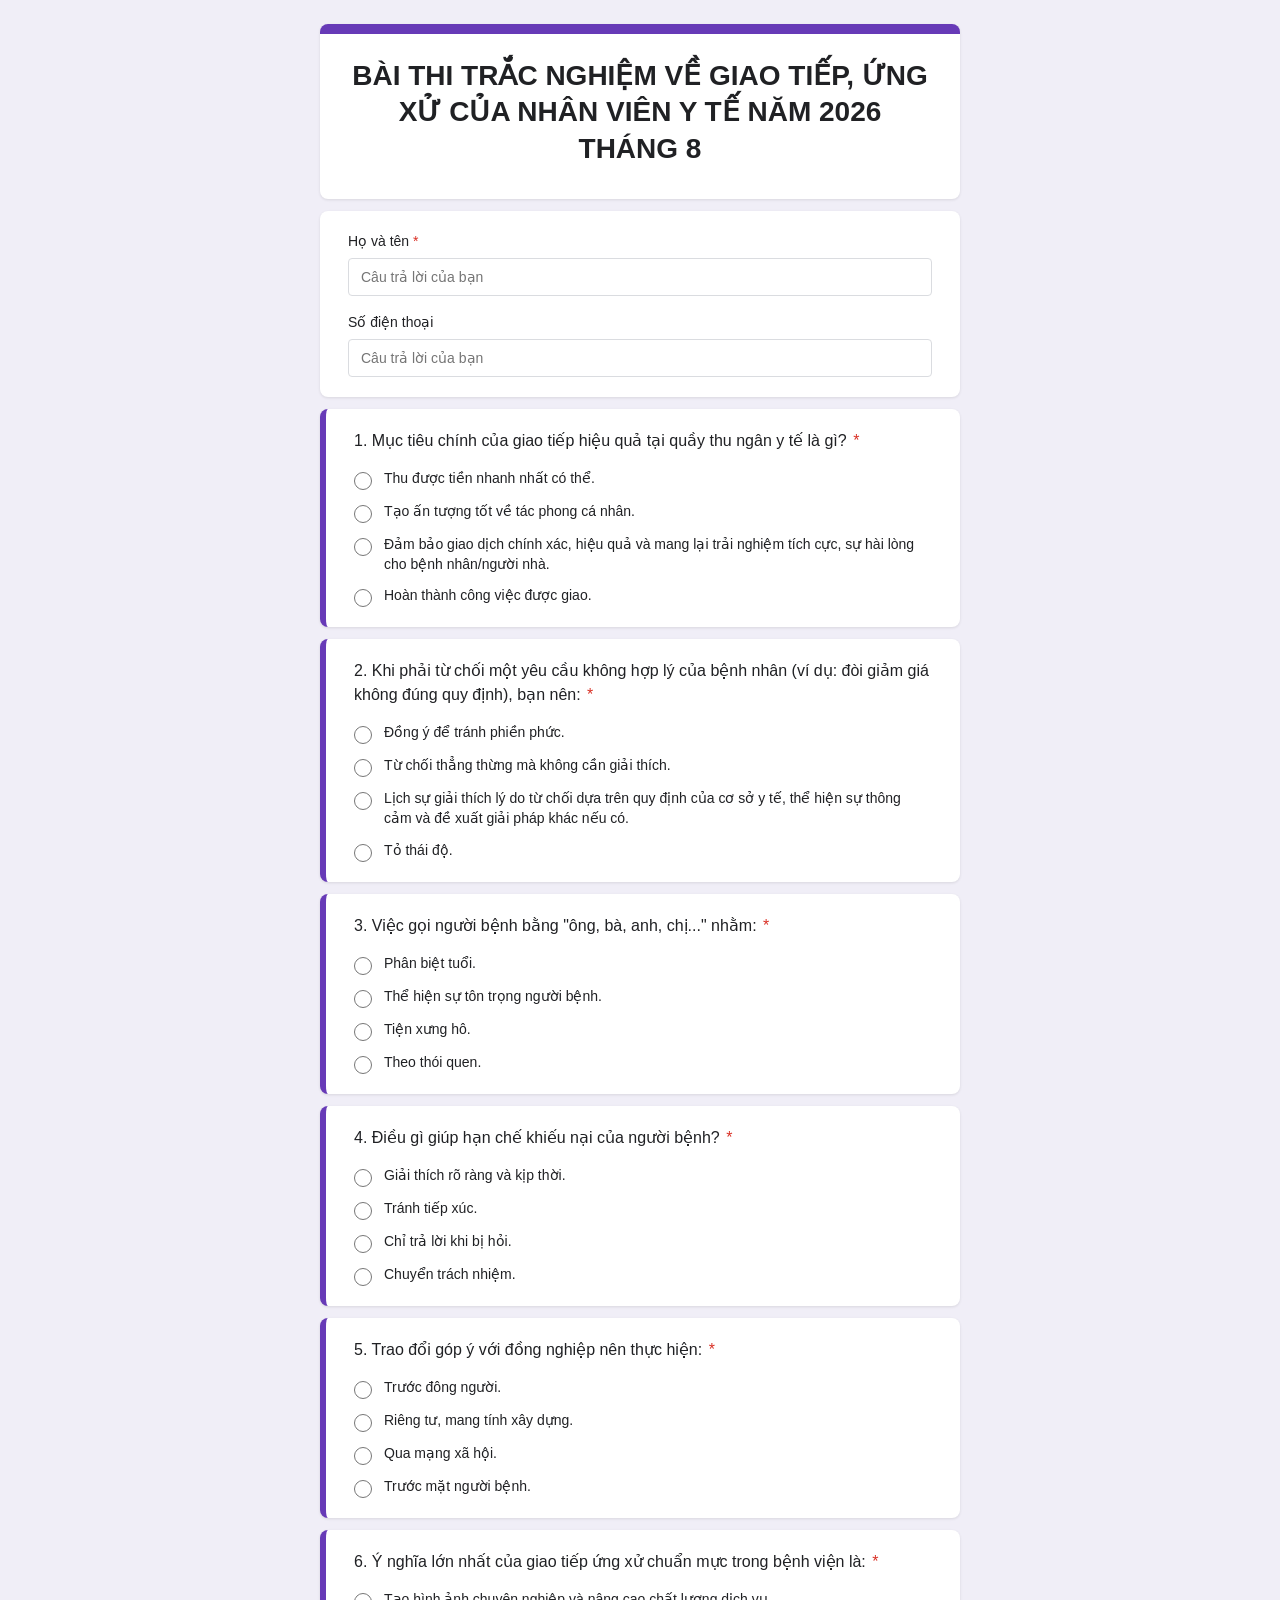
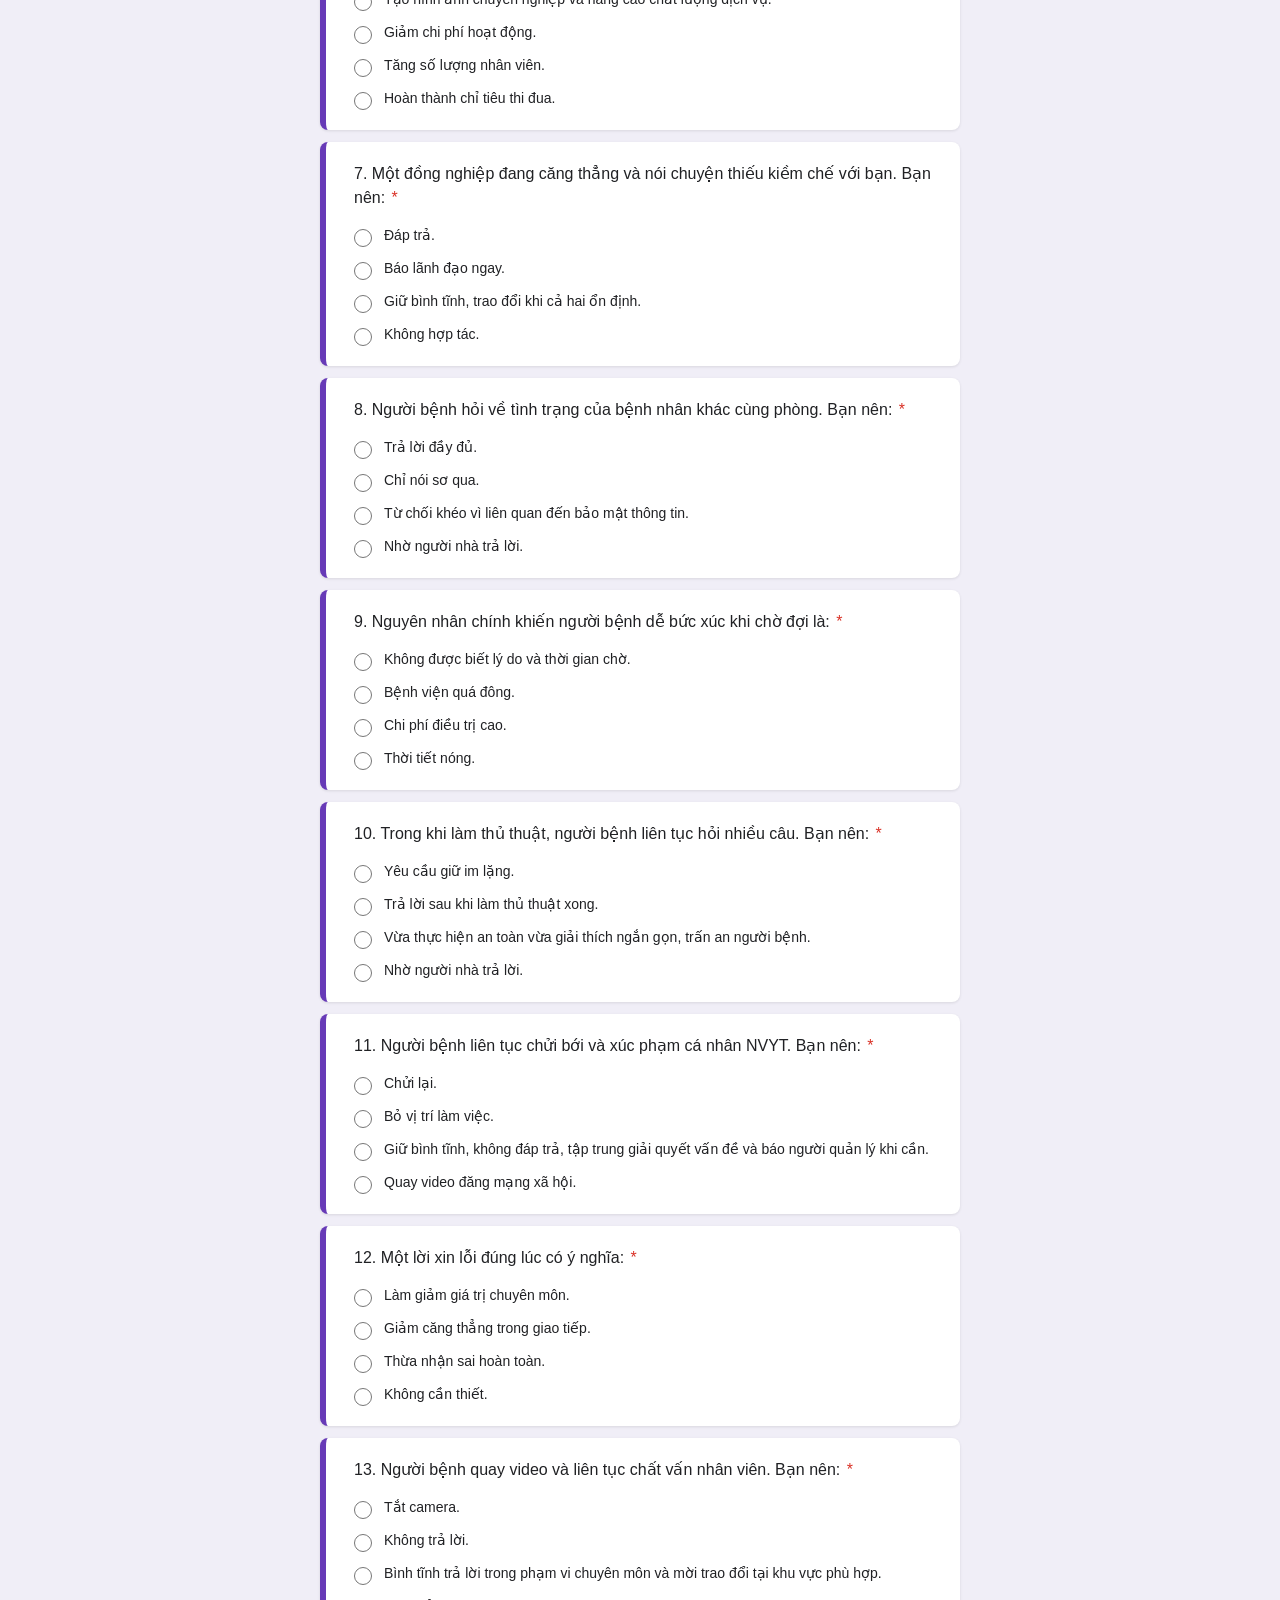
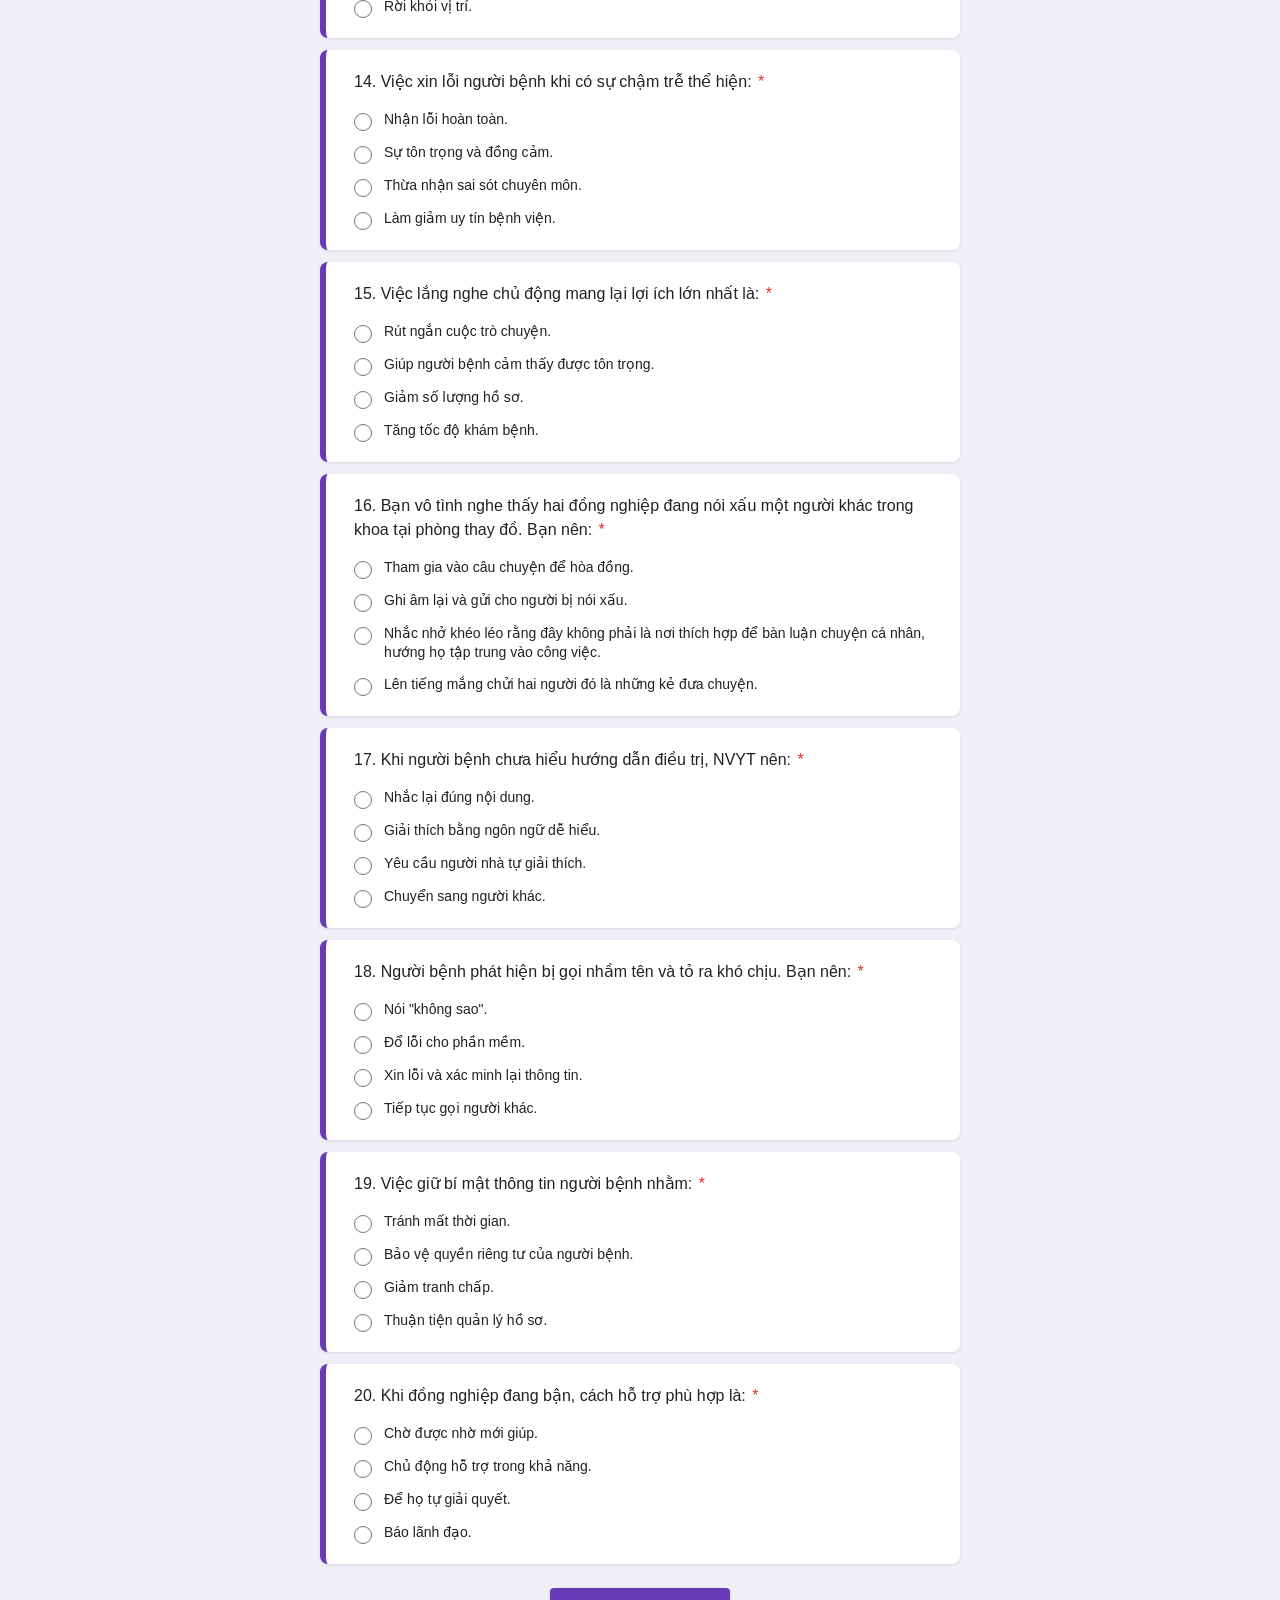
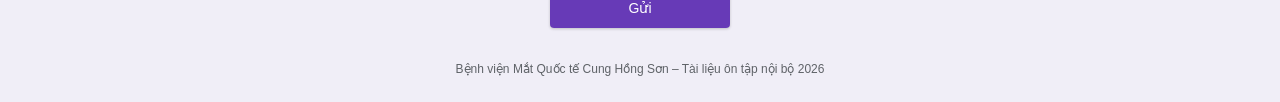
==== index.html @ 624f9580 "Update index.html" ====
<!DOCTYPE html>
<html lang="vi">
<head>
  <meta charset="UTF-8">
  <meta name="viewport" content="width=device-width, initial-scale=1.0">
  <title>Bài thi Trắc nghiệm Giao tiếp - Ứng xử NVYT 2026</title>
  <style>
    * {
      margin: 0;
      padding: 0;
      box-sizing: border-box;
    }
    body {
      font-family: "Google Sans", Roboto, Arial, sans-serif;
      background: #f0eef7;
      color: #202124;
      padding: 24px 16px;
      line-height: 1.5;
    }
    .container {
      max-width: 640px;
      margin: 0 auto;
    }
    /* Header card */
    .header-card {
      background: white;
      border-radius: 8px;
      border-top: 10px solid #673ab7;
      padding: 24px 28px;
      margin-bottom: 12px;
      box-shadow: 0 1px 3px rgba(0,0,0,0.1);
    }
    .header-card h1 {
      font-size: 28px;
      font-weight: 700;          /* Đậm */
      color: #202124;
      margin-bottom: 8px;
      line-height: 1.3;
      text-align: center;        /* Căn giữa */
    }
    .header-card .desc {
      font-size: 14px;
      color: #5f6368;
    }
    /* Info card */
    .info-card {
      background: white;
      border-radius: 8px;
      padding: 20px 28px;
      margin-bottom: 12px;
      box-shadow: 0 1px 3px rgba(0,0,0,0.1);
    }
    .info-row {
      margin-bottom: 16px;
    }
    .info-row:last-child {
      margin-bottom: 0;
    }
    .info-row label {
      display: block;
      font-size: 14px;
      font-weight: 500;
      margin-bottom: 6px;
      color: #202124;
    }
    .info-row input {
      width: 100%;
      padding: 10px 12px;
      border: 1px solid #dadce0;
      border-radius: 4px;
      font-size: 14px;
      font-family: inherit;
      outline: none;
      transition: border 0.2s;
    }
    .info-row input:focus {
      border-color: #673ab7;
      box-shadow: 0 0 0 2px rgba(103, 58, 183, 0.2);
    }
    /* Question card */
    .question {
      background: white;
      border-radius: 8px;
      padding: 20px 28px;
      margin-bottom: 12px;
      box-shadow: 0 1px 3px rgba(0,0,0,0.1);
      border-left: 6px solid #673ab7;
    }
    .question-title {
      font-size: 16px;
      font-weight: 500;
      margin-bottom: 16px;
      color: #202124;
    }
    .question-title .required {
      color: #d93025;
      margin-left: 2px;
    }
    .options {
      display: flex;
      flex-direction: column;
      gap: 12px;
    }
    .option {
      display: flex;
      align-items: flex-start;
      gap: 12px;
      cursor: pointer;
    }
    .option input[type="radio"] {
      margin-top: 3px;
      width: 18px;
      height: 18px;
      accent-color: #673ab7;
      cursor: pointer;
      flex-shrink: 0;
    }
    .option label {
      font-size: 14px;
      color: #202124;
      cursor: pointer;
      line-height: 1.4;
    }
    /* Submit button */
    .btn-submit {
      display: block;
      width: 100%;
      max-width: 180px;
      margin: 24px auto 0;
      padding: 12px 24px;
      background: #673ab7;
      color: white;
      border: none;
      border-radius: 4px;
      font-size: 14px;
      font-weight: 500;
      cursor: pointer;
      box-shadow: 0 1px 3px rgba(0,0,0,0.2);
      transition: background 0.2s;
    }
    .btn-submit:hover {
      background: #5e35b1;
    }
    .btn-submit:disabled {
      background: #9e9e9e;
      cursor: not-allowed;
    }
    footer {
      text-align: center;
      margin-top: 32px;
      font-size: 12px;
      color: #5f6368;
    }
    @media (max-width: 600px) {
      body {
        padding: 12px 8px;
      }
      .header-card, .info-card, .question {
        padding: 16px 18px;
      }
      .header-card h1 {
        font-size: 22px;
        font-weight: 700;
        text-align: center;
      }
    }
  </style>
</head>
<body>
  <div class="container">
    <!-- Header -->
    <div class="header-card">
      <h1>BÀI THI TRẮC NGHIỆM VỀ GIAO TIẾP, ỨNG XỬ CỦA NHÂN VIÊN Y TẾ NĂM 2026 THÁNG 8</h1>
      <div class="desc"></div>
    </div>

    <!-- Thông tin thí sinh -->
    <div class="info-card">
      <div class="info-row">
        <label for="hoten">Họ và tên <span style="color:#d93025">*</span></label>
        <input type="text" id="hoten" placeholder="Câu trả lời của bạn" required>
      </div>
      <div class="info-row">
        <label for="sdt">Số điện thoại</label>
        <input type="tel" id="sdt" placeholder="Câu trả lời của bạn">
      </div>
    </div>

    <!-- Câu hỏi sẽ được render ở đây -->
    <div id="question-container"></div>

    <button type="button" class="btn-submit" id="btnSubmit" onclick="nopBai()">Gửi</button>

    <footer>
      Bệnh viện Mắt Quốc tế Cung Hồng Sơn – Tài liệu ôn tập nội bộ 2026
    </footer>
  </div>

  <script src="questions.js"></script>
  <script>
    const SCRIPT_URL = "https://script.google.com/macros/s/AKfycbxHQlRT2CCgQQf3J_LuacmAVRWsZZd8vSMHvzHoKw0f1r9EWmexaqUY4H5ginuc63TL/exec";

    function shuffle(array) {
      for (let i = array.length - 1; i > 0; i--) {
        const j = Math.floor(Math.random() * (i + 1));
        [array[i], array[j]] = [array[j], array[i]];
      }
      return array;
    }

    function renderQuestions() {
      const container = document.getElementById('question-container');
      const shuffled = shuffle([...questionsData]);

      shuffled.forEach((q, index) => {
        const qDiv = document.createElement('div');
        qDiv.className = 'question';
        qDiv.setAttribute('data-correct', q.correct);

        let optionsHtml = q.options.map((opt) => {
          const value = opt.charAt(0);
          const id = `q${index}_${value}`;
          return `
            <div class="option">
              <input type="radio" name="q${index}" value="${value}" id="${id}">
              <label for="${id}">${opt.substring(3)}</label>
            </div>
          `;
        }).join('');

        qDiv.innerHTML = `
          <div class="question-title">${index + 1}. ${q.title} <span class="required">*</span></div>
          <div class="options">${optionsHtml}</div>
        `;
        container.appendChild(qDiv);
      });
    }

    renderQuestions();

    function nopBai() {
      const hoten = document.getElementById('hoten').value.trim();
      const sdt = document.getElementById('sdt').value.trim();

      if (!hoten) {
        alert('Vui lòng nhập Họ và tên trước khi nộp bài!');
        document.getElementById('hoten').focus();
        return;
      }

      const btn = document.getElementById('btnSubmit');
      btn.disabled = true;
      btn.innerText = "Đang gửi...";

      const questions = document.querySelectorAll('.question');
      let soCauDung = 0;
      let answers = [];

      questions.forEach((q, index) => {
        const correct = q.getAttribute('data-correct');
        const selected = q.querySelector('input[type="radio"]:checked');
        let userAnswer = selected ? selected.value : "Chưa chọn";
        answers.push(`C${index + 1}:${userAnswer}`);

        if (selected && selected.value === correct) {
          soCauDung++;
        }
      });

      const diemSo = soCauDung * 5;

      const data = {
        hoten: hoten,
        sdt: sdt,
        diem: diemSo,
        dung: soCauDung,
        answers: answers.join(" | ")
      };

      fetch(SCRIPT_URL, {
        method: "POST",
        body: JSON.stringify(data),
        headers: { "Content-Type": "text/plain;charset=utf-8" }
      })
      .then(res => res.json())
      .then(res => {
        const params = new URLSearchParams({
          hoten: hoten,
          sdt: sdt,
          diem: diemSo,
          dung: soCauDung
        });
        window.location.href = "result.html?" + params.toString();
      })
      .catch(err => {
        console.error(err);
        alert("Gửi dữ liệu thất bại. Vui lòng thử lại!");
        btn.disabled = false;
        btn.innerText = "Gửi";
      });
    }
  </script>
</body>
</html>
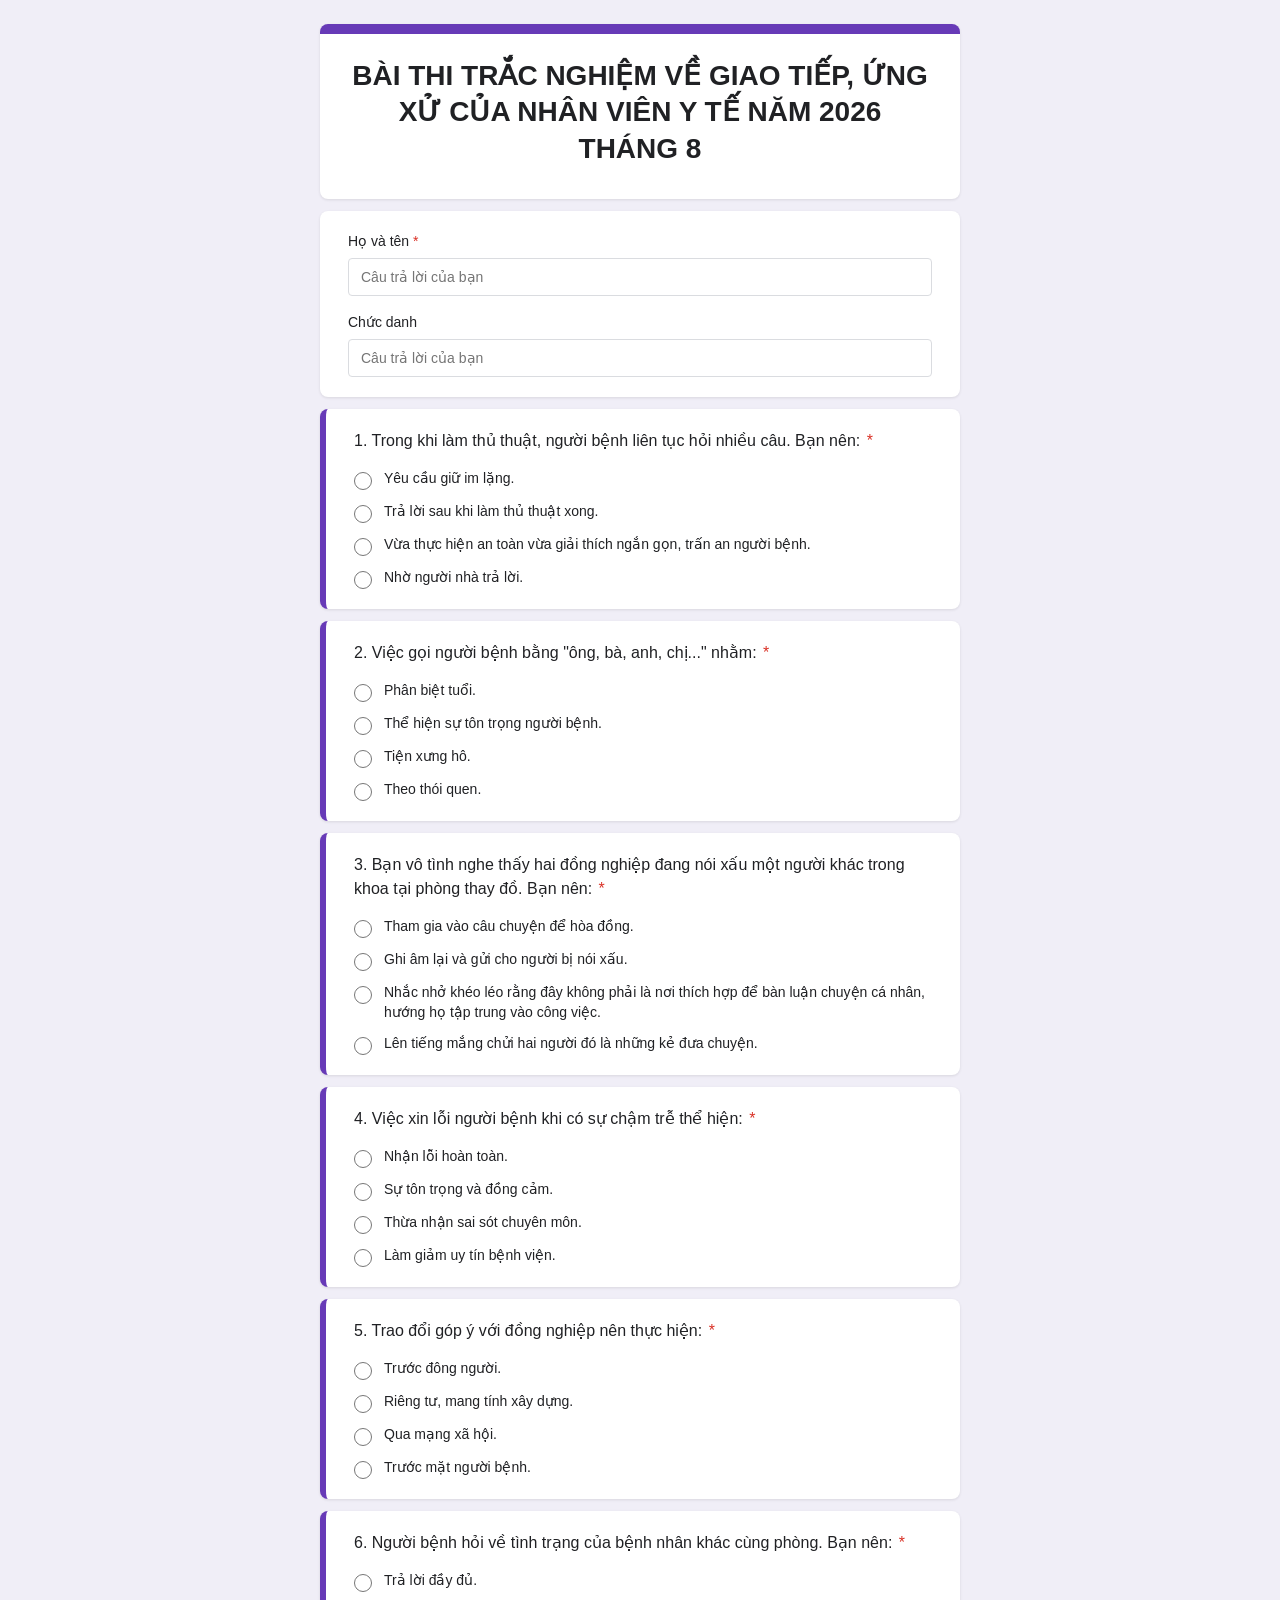
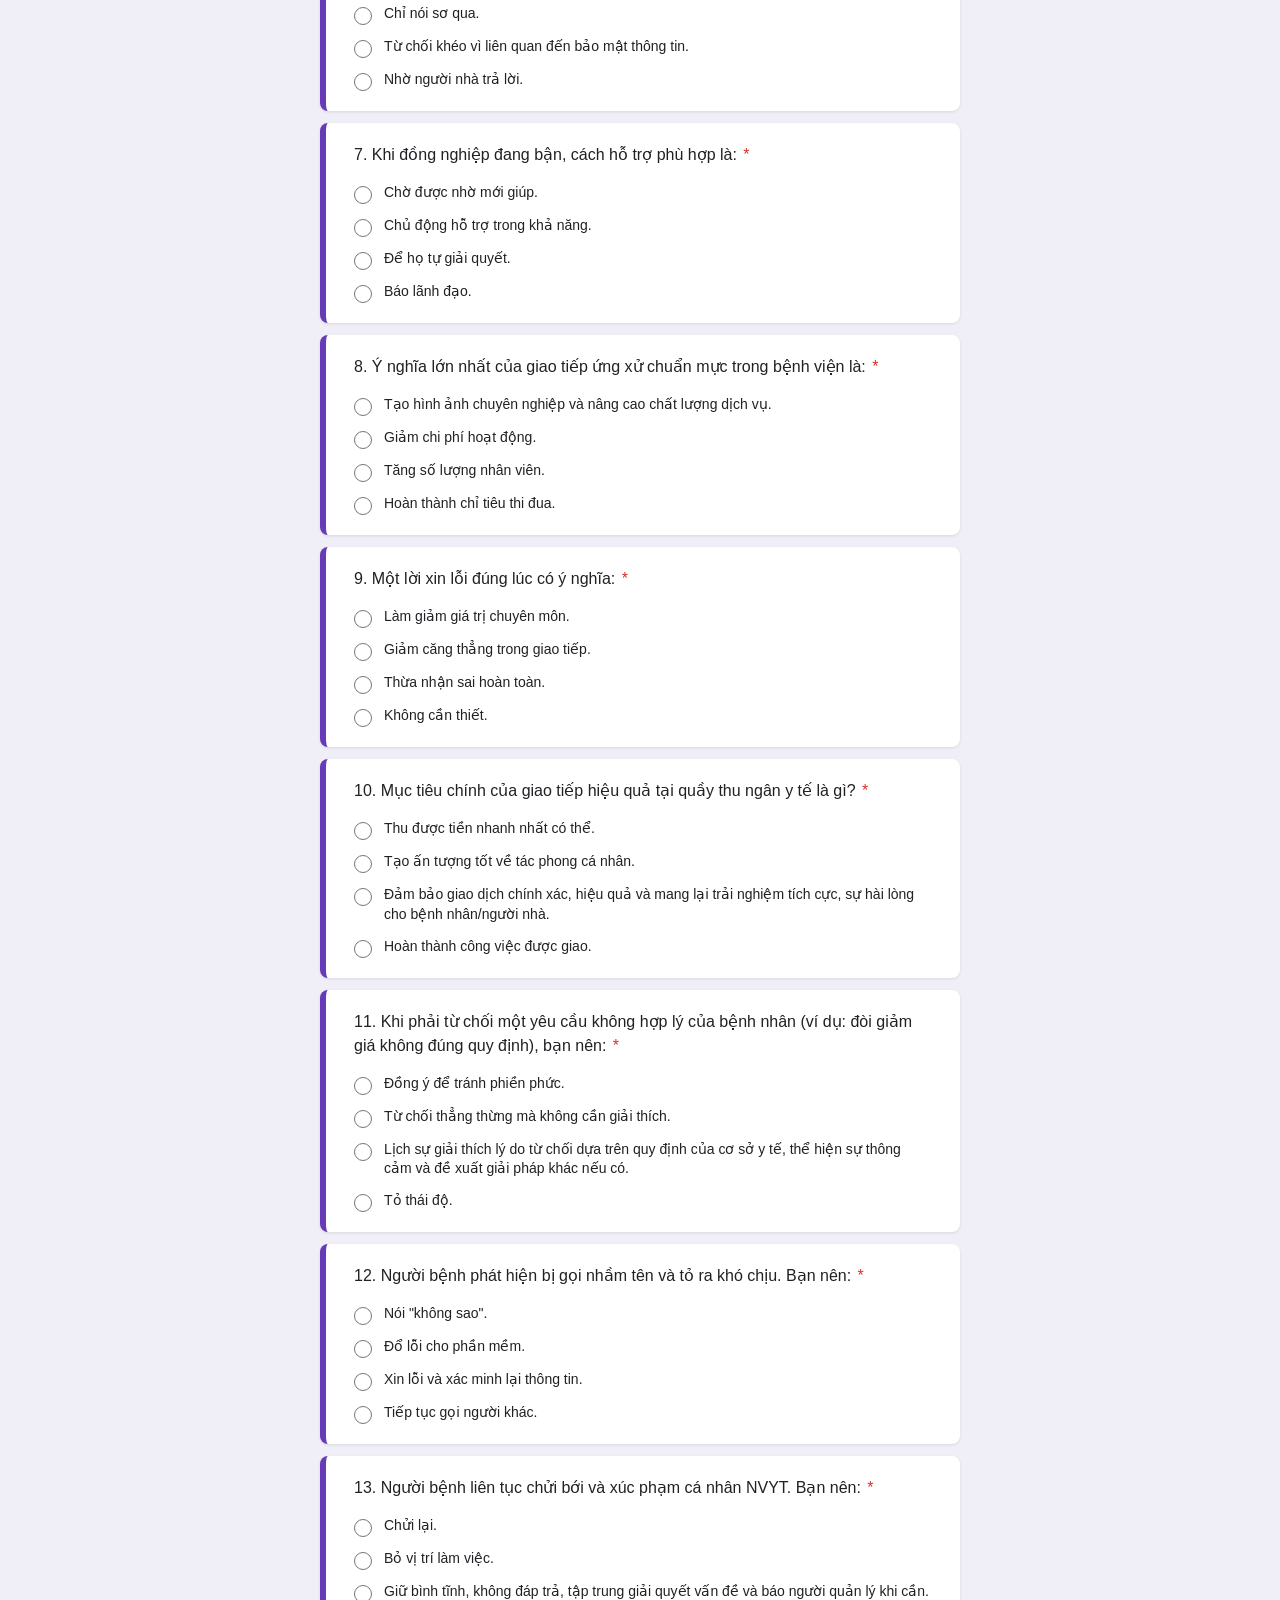
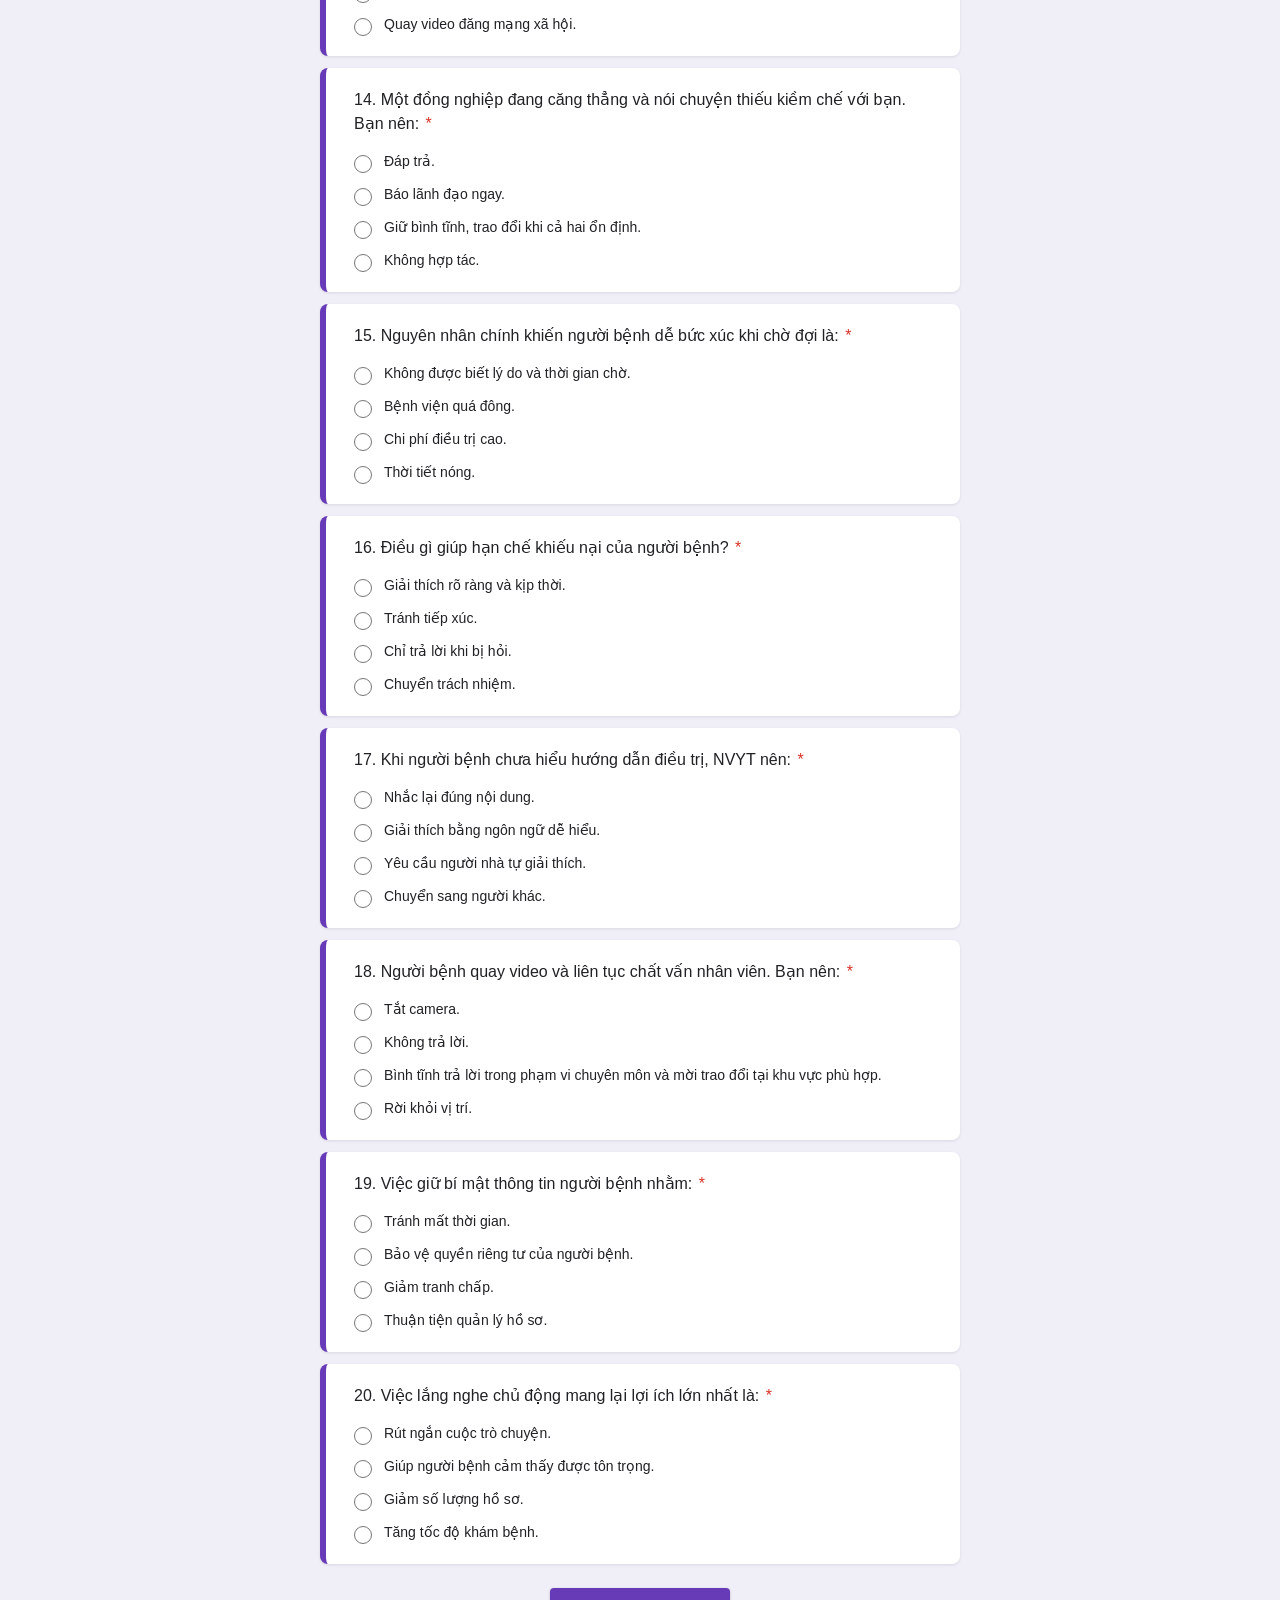
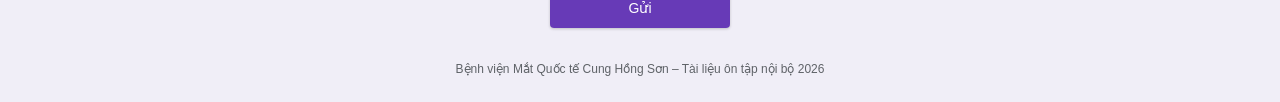
==== commit 7b606ed5: "Update index.html" ====
--- a/index.html
+++ b/index.html
@@ -32,11 +32,11 @@
     }
     .header-card h1 {
       font-size: 28px;
-      font-weight: 700;          /* Đậm */
+      font-weight: 700; /* Đậm */
       color: #202124;
       margin-bottom: 8px;
       line-height: 1.3;
-      text-align: center;        /* Căn giữa */
+      text-align: center; /* Căn giữa */
     }
     .header-card .desc {
       font-size: 14px;
@@ -173,7 +173,6 @@
       <h1>BÀI THI TRẮC NGHIỆM VỀ GIAO TIẾP, ỨNG XỬ CỦA NHÂN VIÊN Y TẾ NĂM 2026 THÁNG 8</h1>
       <div class="desc"></div>
     </div>
-
     <!-- Thông tin thí sinh -->
     <div class="info-card">
       <div class="info-row">
@@ -181,25 +180,20 @@
         <input type="text" id="hoten" placeholder="Câu trả lời của bạn" required>
       </div>
       <div class="info-row">
-        <label for="sdt">Số điện thoại</label>
-        <input type="tel" id="sdt" placeholder="Câu trả lời của bạn">
+        <label for="chucdanh">Chức danh</label>
+        <input type="text" id="chucdanh" placeholder="Câu trả lời của bạn">
       </div>
     </div>
-
     <!-- Câu hỏi sẽ được render ở đây -->
     <div id="question-container"></div>
-
     <button type="button" class="btn-submit" id="btnSubmit" onclick="nopBai()">Gửi</button>
-
     <footer>
       Bệnh viện Mắt Quốc tế Cung Hồng Sơn – Tài liệu ôn tập nội bộ 2026
     </footer>
   </div>
-
   <script src="questions.js"></script>
   <script>
     const SCRIPT_URL = "https://script.google.com/macros/s/AKfycbxHQlRT2CCgQQf3J_LuacmAVRWsZZd8vSMHvzHoKw0f1r9EWmexaqUY4H5ginuc63TL/exec";
-
     function shuffle(array) {
       for (let i = array.length - 1; i > 0; i--) {
         const j = Math.floor(Math.random() * (i + 1));
@@ -207,16 +201,13 @@
       }
       return array;
     }
-
     function renderQuestions() {
       const container = document.getElementById('question-container');
       const shuffled = shuffle([...questionsData]);
-
       shuffled.forEach((q, index) => {
         const qDiv = document.createElement('div');
         qDiv.className = 'question';
         qDiv.setAttribute('data-correct', q.correct);
-
         let optionsHtml = q.options.map((opt) => {
           const value = opt.charAt(0);
           const id = `q${index}_${value}`;
@@ -227,7 +218,6 @@
             </div>
           `;
         }).join('');
-
         qDiv.innerHTML = `
           <div class="question-title">${index + 1}. ${q.title} <span class="required">*</span></div>
           <div class="options">${optionsHtml}</div>
@@ -235,48 +225,38 @@
         container.appendChild(qDiv);
       });
     }
-
     renderQuestions();
-
     function nopBai() {
       const hoten = document.getElementById('hoten').value.trim();
-      const sdt = document.getElementById('sdt').value.trim();
-
+      const chucdanh = document.getElementById('chucdanh').value.trim();
       if (!hoten) {
         alert('Vui lòng nhập Họ và tên trước khi nộp bài!');
         document.getElementById('hoten').focus();
         return;
       }
-
       const btn = document.getElementById('btnSubmit');
       btn.disabled = true;
       btn.innerText = "Đang gửi...";
-
       const questions = document.querySelectorAll('.question');
       let soCauDung = 0;
       let answers = [];
-
       questions.forEach((q, index) => {
         const correct = q.getAttribute('data-correct');
         const selected = q.querySelector('input[type="radio"]:checked');
         let userAnswer = selected ? selected.value : "Chưa chọn";
         answers.push(`C${index + 1}:${userAnswer}`);
-
         if (selected && selected.value === correct) {
           soCauDung++;
         }
       });
-
       const diemSo = soCauDung * 5;
-
       const data = {
         hoten: hoten,
-        sdt: sdt,
+        sdt: chucdanh,   // giữ key "sdt" để tương thích Google Apps Script (nếu cần đổi key thì sửa cả script)
         diem: diemSo,
         dung: soCauDung,
         answers: answers.join(" | ")
       };
-
       fetch(SCRIPT_URL, {
         method: "POST",
         body: JSON.stringify(data),
@@ -286,7 +266,7 @@
       .then(res => {
         const params = new URLSearchParams({
           hoten: hoten,
-          sdt: sdt,
+          sdt: chucdanh,
           diem: diemSo,
           dung: soCauDung
         });
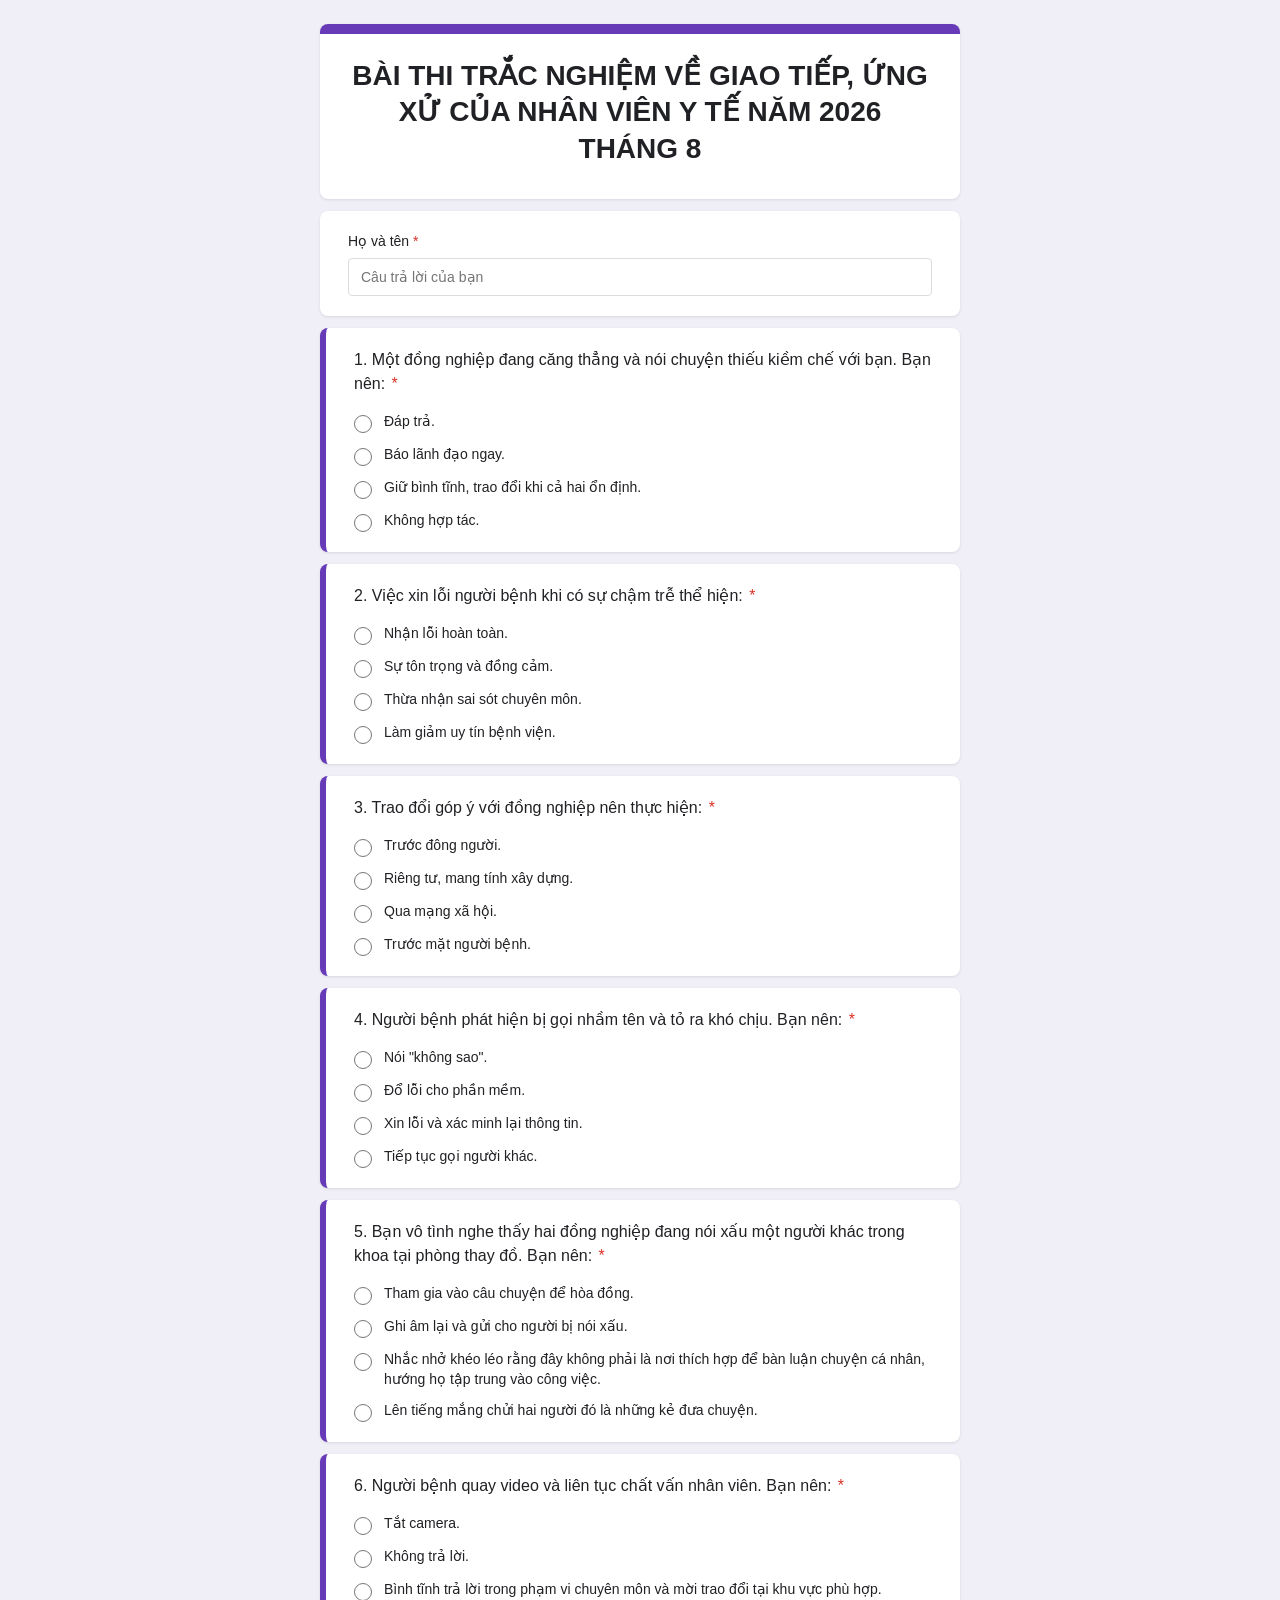
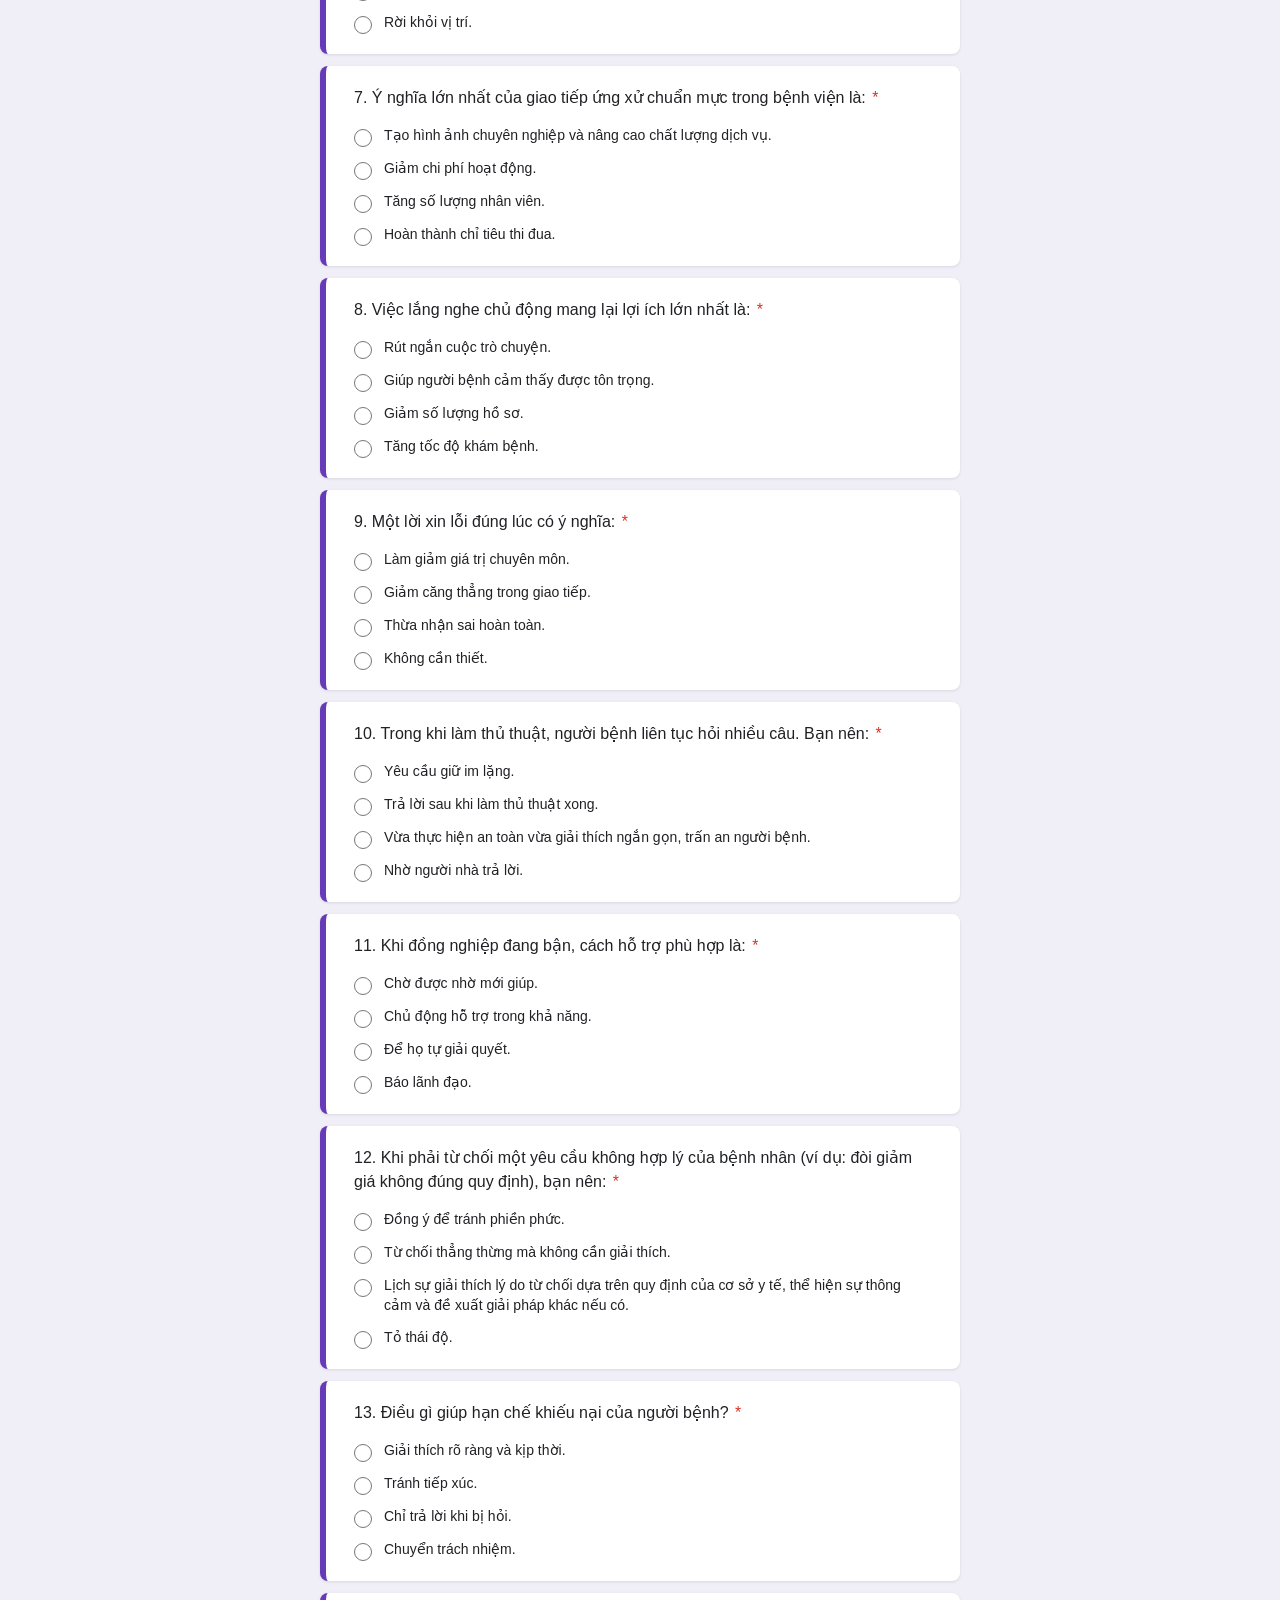
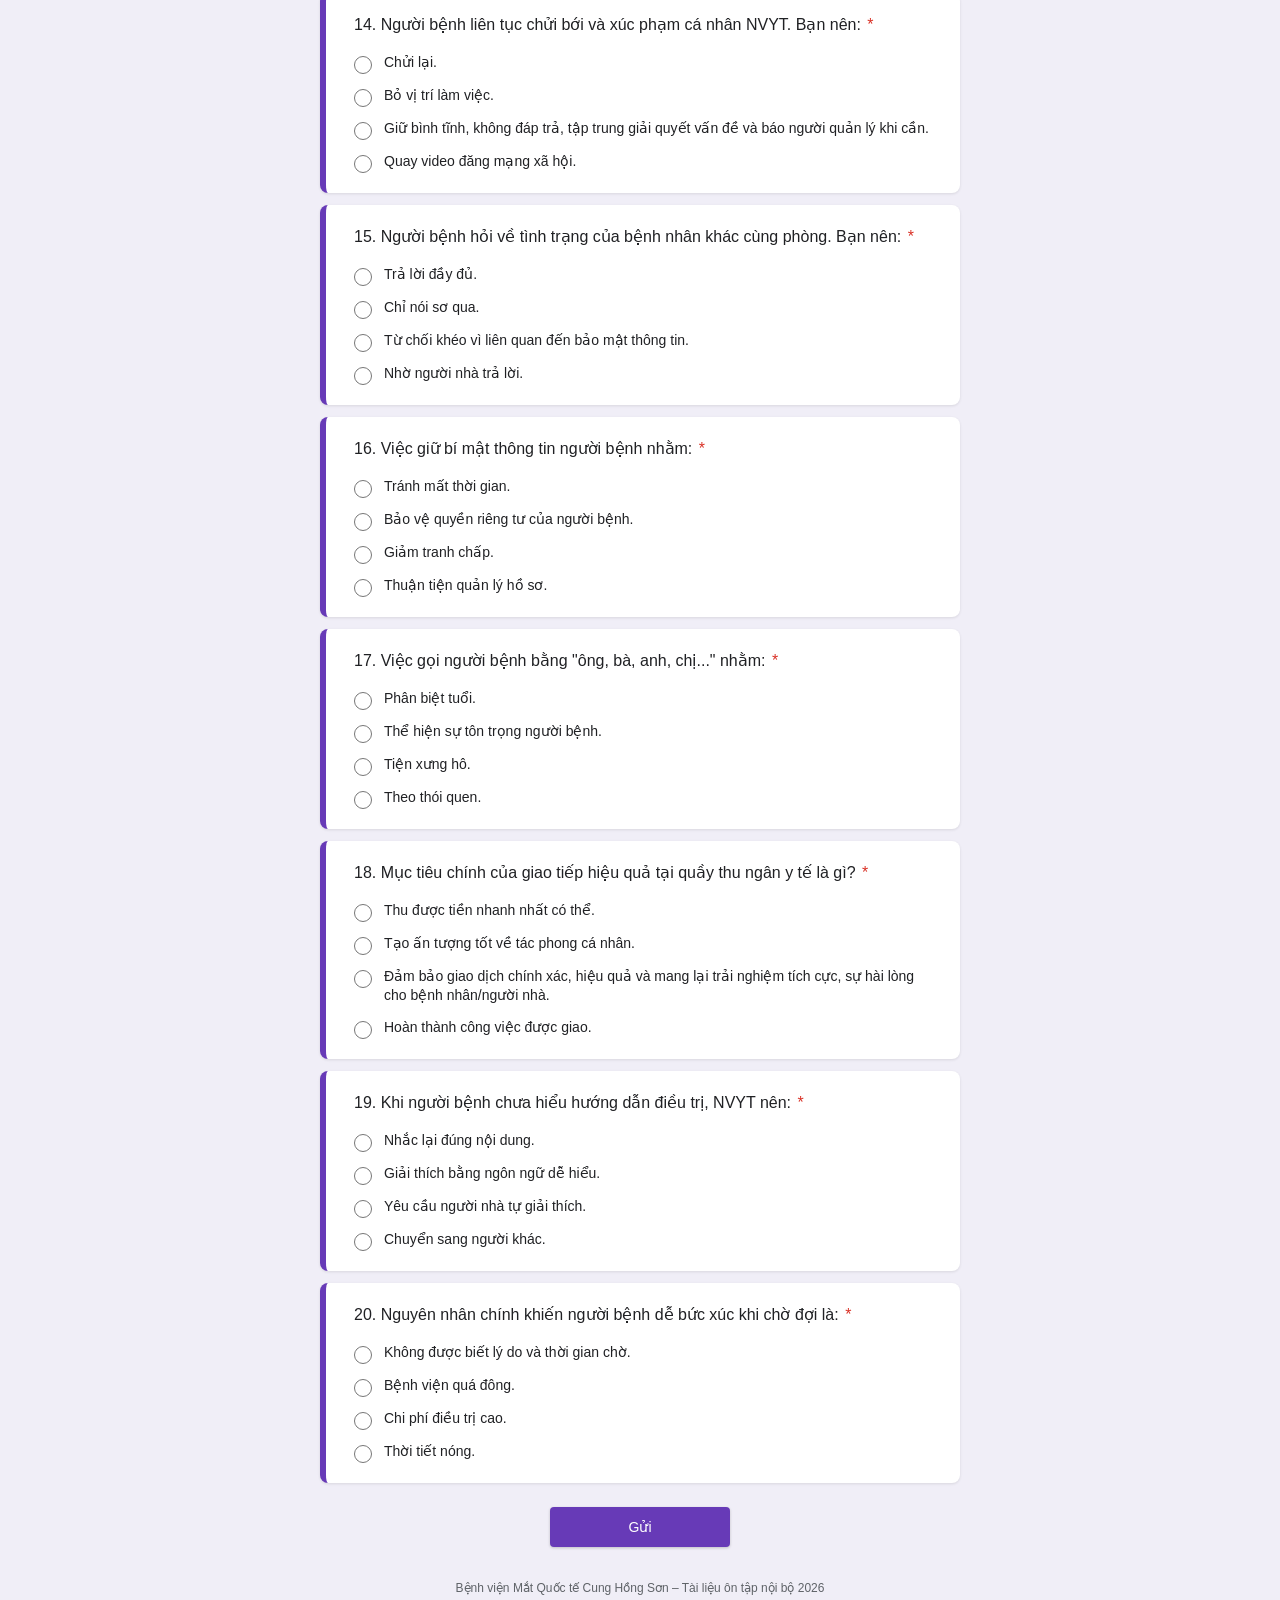
==== commit 4e72a22e: "Update index.html" ====
--- a/index.html
+++ b/index.html
@@ -178,10 +178,6 @@
       <div class="info-row">
         <label for="hoten">Họ và tên <span style="color:#d93025">*</span></label>
         <input type="text" id="hoten" placeholder="Câu trả lời của bạn" required>
-      </div>
-      <div class="info-row">
-        <label for="chucdanh">Chức danh</label>
-        <input type="text" id="chucdanh" placeholder="Câu trả lời của bạn">
       </div>
     </div>
     <!-- Câu hỏi sẽ được render ở đây -->
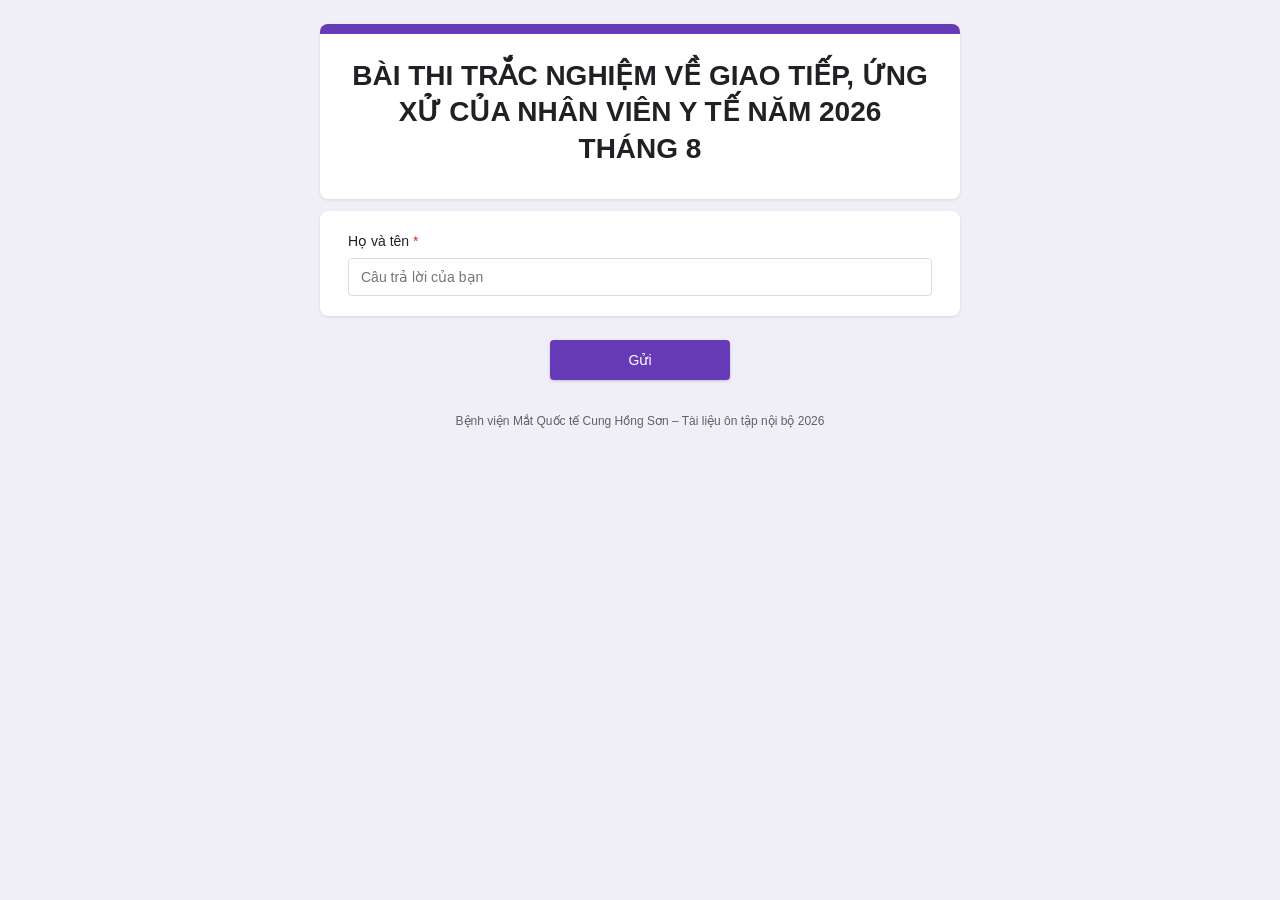
==== commit 0b2322af: "Update index.html" ====
--- a/index.html
+++ b/index.html
@@ -21,7 +21,6 @@
       max-width: 640px;
       margin: 0 auto;
     }
-    /* Header card */
     .header-card {
       background: white;
       border-radius: 8px;
@@ -32,17 +31,16 @@
     }
     .header-card h1 {
       font-size: 28px;
-      font-weight: 700; /* Đậm */
+      font-weight: 700;
       color: #202124;
       margin-bottom: 8px;
       line-height: 1.3;
-      text-align: center; /* Căn giữa */
+      text-align: center;
     }
     .header-card .desc {
       font-size: 14px;
       color: #5f6368;
     }
-    /* Info card */
     .info-card {
       background: white;
       border-radius: 8px;
@@ -77,7 +75,6 @@
       border-color: #673ab7;
       box-shadow: 0 0 0 2px rgba(103, 58, 183, 0.2);
     }
-    /* Question card */
     .question {
       background: white;
       border-radius: 8px;
@@ -121,7 +118,6 @@
       cursor: pointer;
       line-height: 1.4;
     }
-    /* Submit button */
     .btn-submit {
       display: block;
       width: 100%;
@@ -173,6 +169,7 @@
       <h1>BÀI THI TRẮC NGHIỆM VỀ GIAO TIẾP, ỨNG XỬ CỦA NHÂN VIÊN Y TẾ NĂM 2026 THÁNG 8</h1>
       <div class="desc"></div>
     </div>
+
     <!-- Thông tin thí sinh -->
     <div class="info-card">
       <div class="info-row">
@@ -180,16 +177,21 @@
         <input type="text" id="hoten" placeholder="Câu trả lời của bạn" required>
       </div>
     </div>
-    <!-- Câu hỏi sẽ được render ở đây -->
+
+    <!-- Câu hỏi -->
     <div id="question-container"></div>
+
     <button type="button" class="btn-submit" id="btnSubmit" onclick="nopBai()">Gửi</button>
+
     <footer>
       Bệnh viện Mắt Quốc tế Cung Hồng Sơn – Tài liệu ôn tập nội bộ 2026
     </footer>
   </div>
+
   <script src="questions.js"></script>
   <script>
     const SCRIPT_URL = "https://script.google.com/macros/s/AKfycbxHQlRT2CCgQQf3J_LuacmAVRWsZZd8vSMHvzHoKw0f1r9EWmexaqUY4H5ginuc63TL/exec";
+
     function shuffle(array) {
       for (let i = array.length - 1; i > 0; i--) {
         const j = Math.floor(Math.random() * (i + 1));
@@ -197,13 +199,16 @@
       }
       return array;
     }
+
     function renderQuestions() {
       const container = document.getElementById('question-container');
       const shuffled = shuffle([...questionsData]);
+
       shuffled.forEach((q, index) => {
         const qDiv = document.createElement('div');
         qDiv.className = 'question';
         qDiv.setAttribute('data-correct', q.correct);
+
         let optionsHtml = q.options.map((opt) => {
           const value = opt.charAt(0);
           const id = `q${index}_${value}`;
@@ -214,6 +219,7 @@
             </div>
           `;
         }).join('');
+
         qDiv.innerHTML = `
           <div class="question-title">${index + 1}. ${q.title} <span class="required">*</span></div>
           <div class="options">${optionsHtml}</div>
@@ -221,21 +227,26 @@
         container.appendChild(qDiv);
       });
     }
+
     renderQuestions();
+
     function nopBai() {
       const hoten = document.getElementById('hoten').value.trim();
-      const chucdanh = document.getElementById('chucdanh').value.trim();
+
       if (!hoten) {
         alert('Vui lòng nhập Họ và tên trước khi nộp bài!');
         document.getElementById('hoten').focus();
         return;
       }
+
       const btn = document.getElementById('btnSubmit');
       btn.disabled = true;
       btn.innerText = "Đang gửi...";
+
       const questions = document.querySelectorAll('.question');
       let soCauDung = 0;
       let answers = [];
+
       questions.forEach((q, index) => {
         const correct = q.getAttribute('data-correct');
         const selected = q.querySelector('input[type="radio"]:checked');
@@ -245,36 +256,16 @@
           soCauDung++;
         }
       });
+
       const diemSo = soCauDung * 5;
+
       const data = {
         hoten: hoten,
-        sdt: chucdanh,   // giữ key "sdt" để tương thích Google Apps Script (nếu cần đổi key thì sửa cả script)
         diem: diemSo,
         dung: soCauDung,
         answers: answers.join(" | ")
       };
+
       fetch(SCRIPT_URL, {
         method: "POST",
-        body: JSON.stringify(data),
-        headers: { "Content-Type": "text/plain;charset=utf-8" }
-      })
-      .then(res => res.json())
-      .then(res => {
-        const params = new URLSearchParams({
-          hoten: hoten,
-          sdt: chucdanh,
-          diem: diemSo,
-          dung: soCauDung
-        });
-        window.location.href = "result.html?" + params.toString();
-      })
-      .catch(err => {
-        console.error(err);
-        alert("Gửi dữ liệu thất bại. Vui lòng thử lại!");
-        btn.disabled = false;
-        btn.innerText = "Gửi";
-      });
-    }
-  </script>
-</body>
-</html>
+        body: JSON.stringify(data
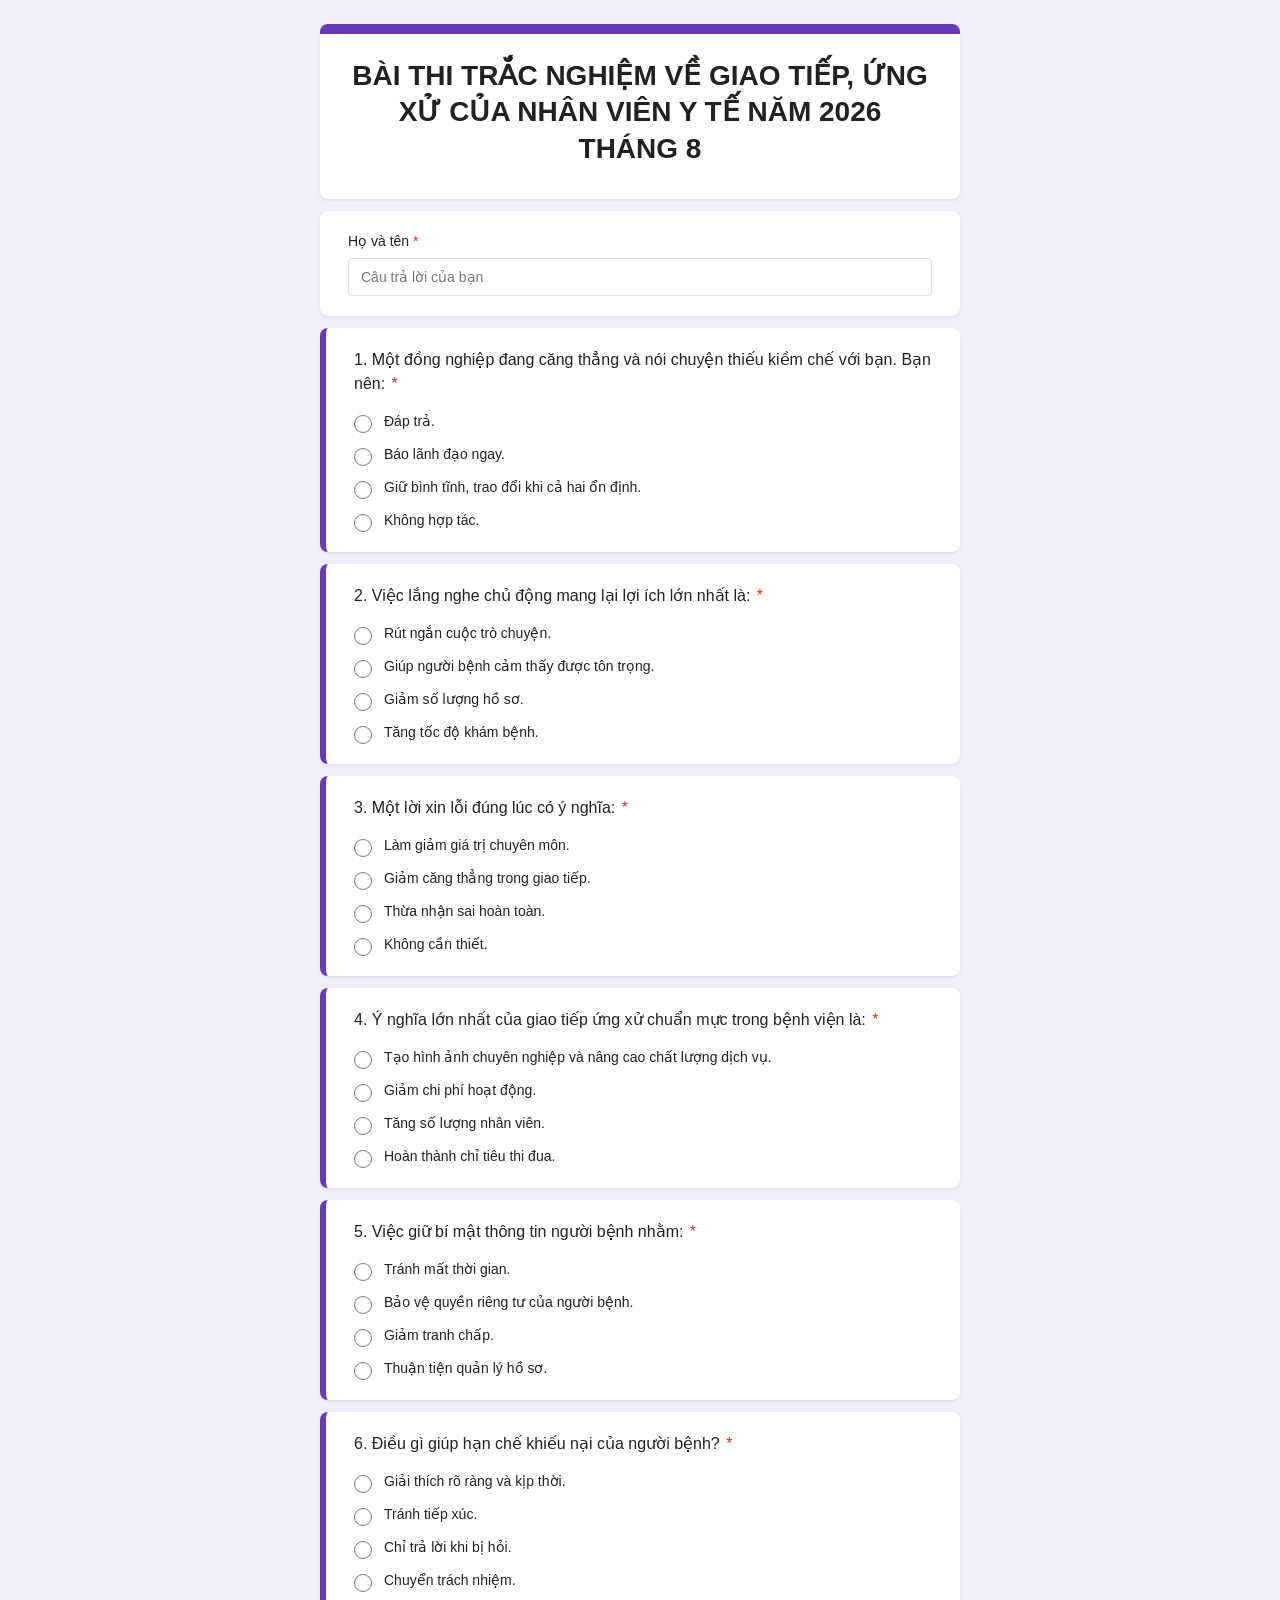
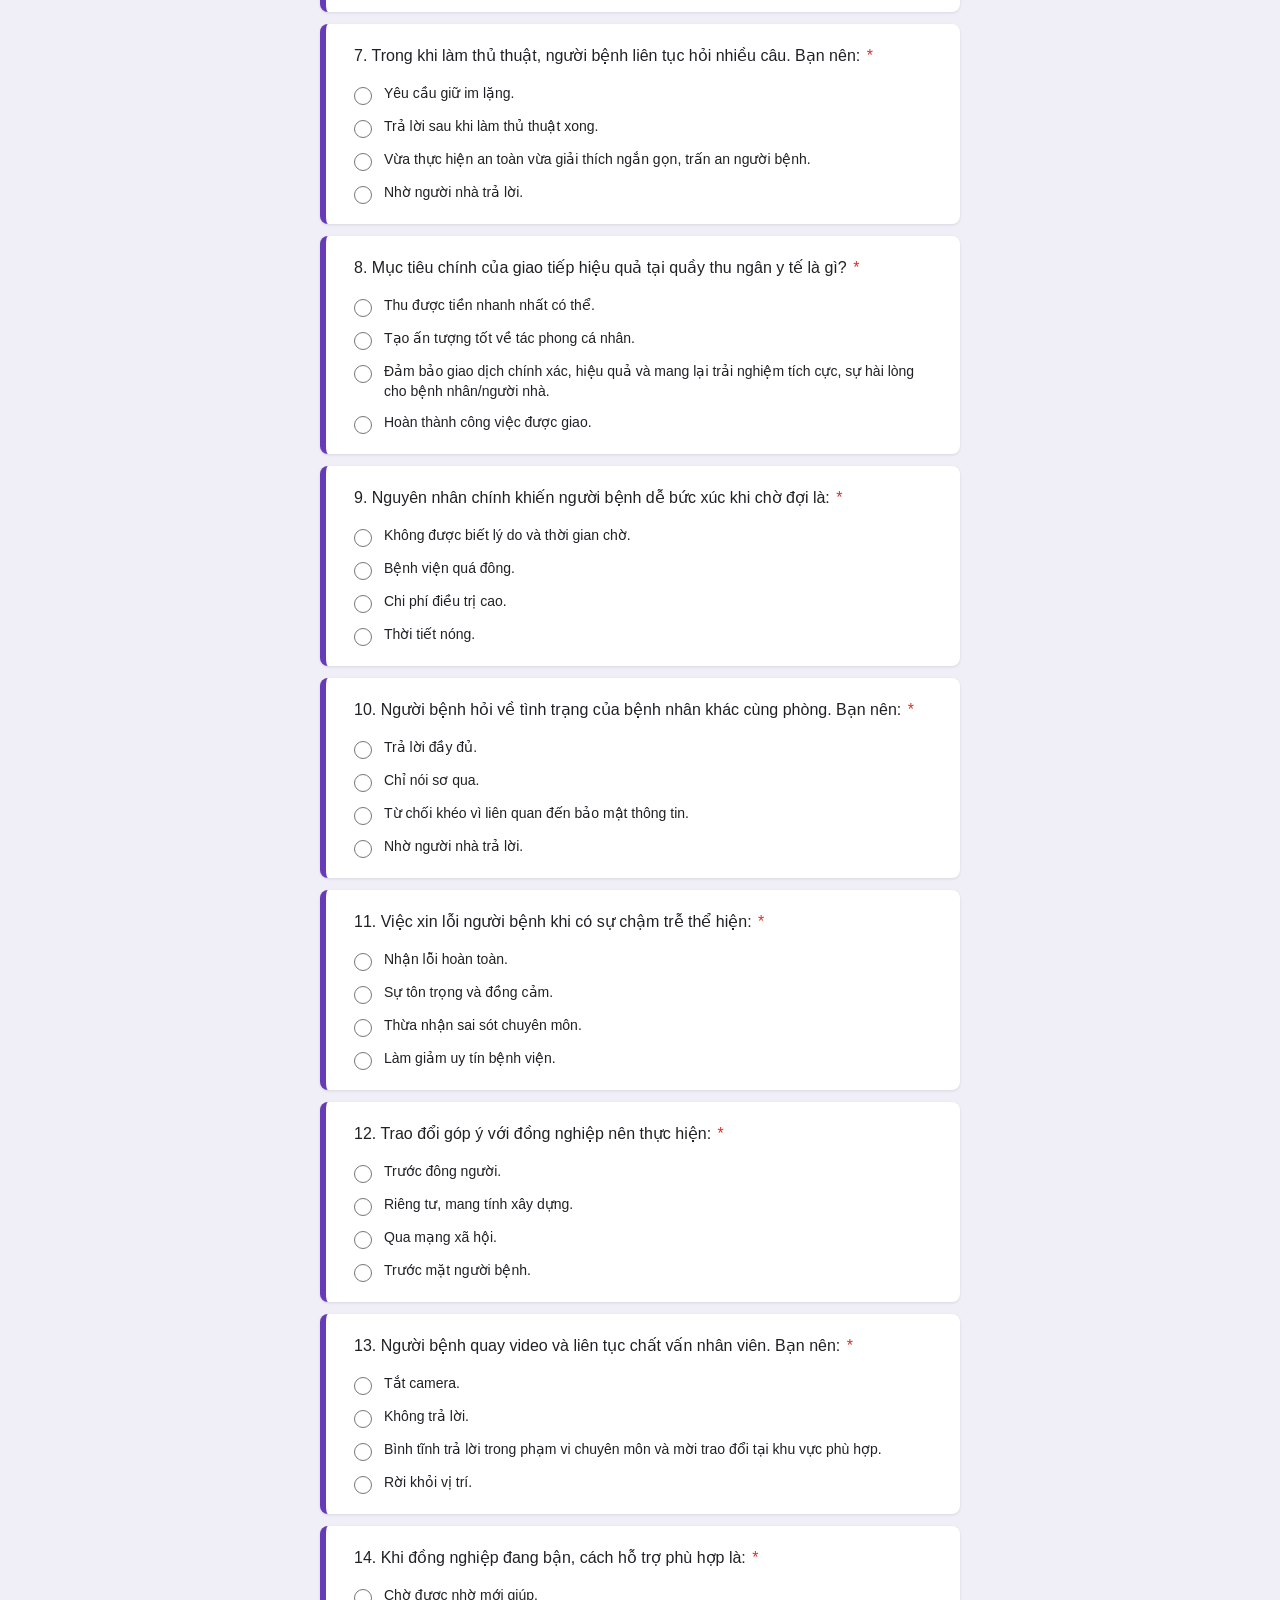
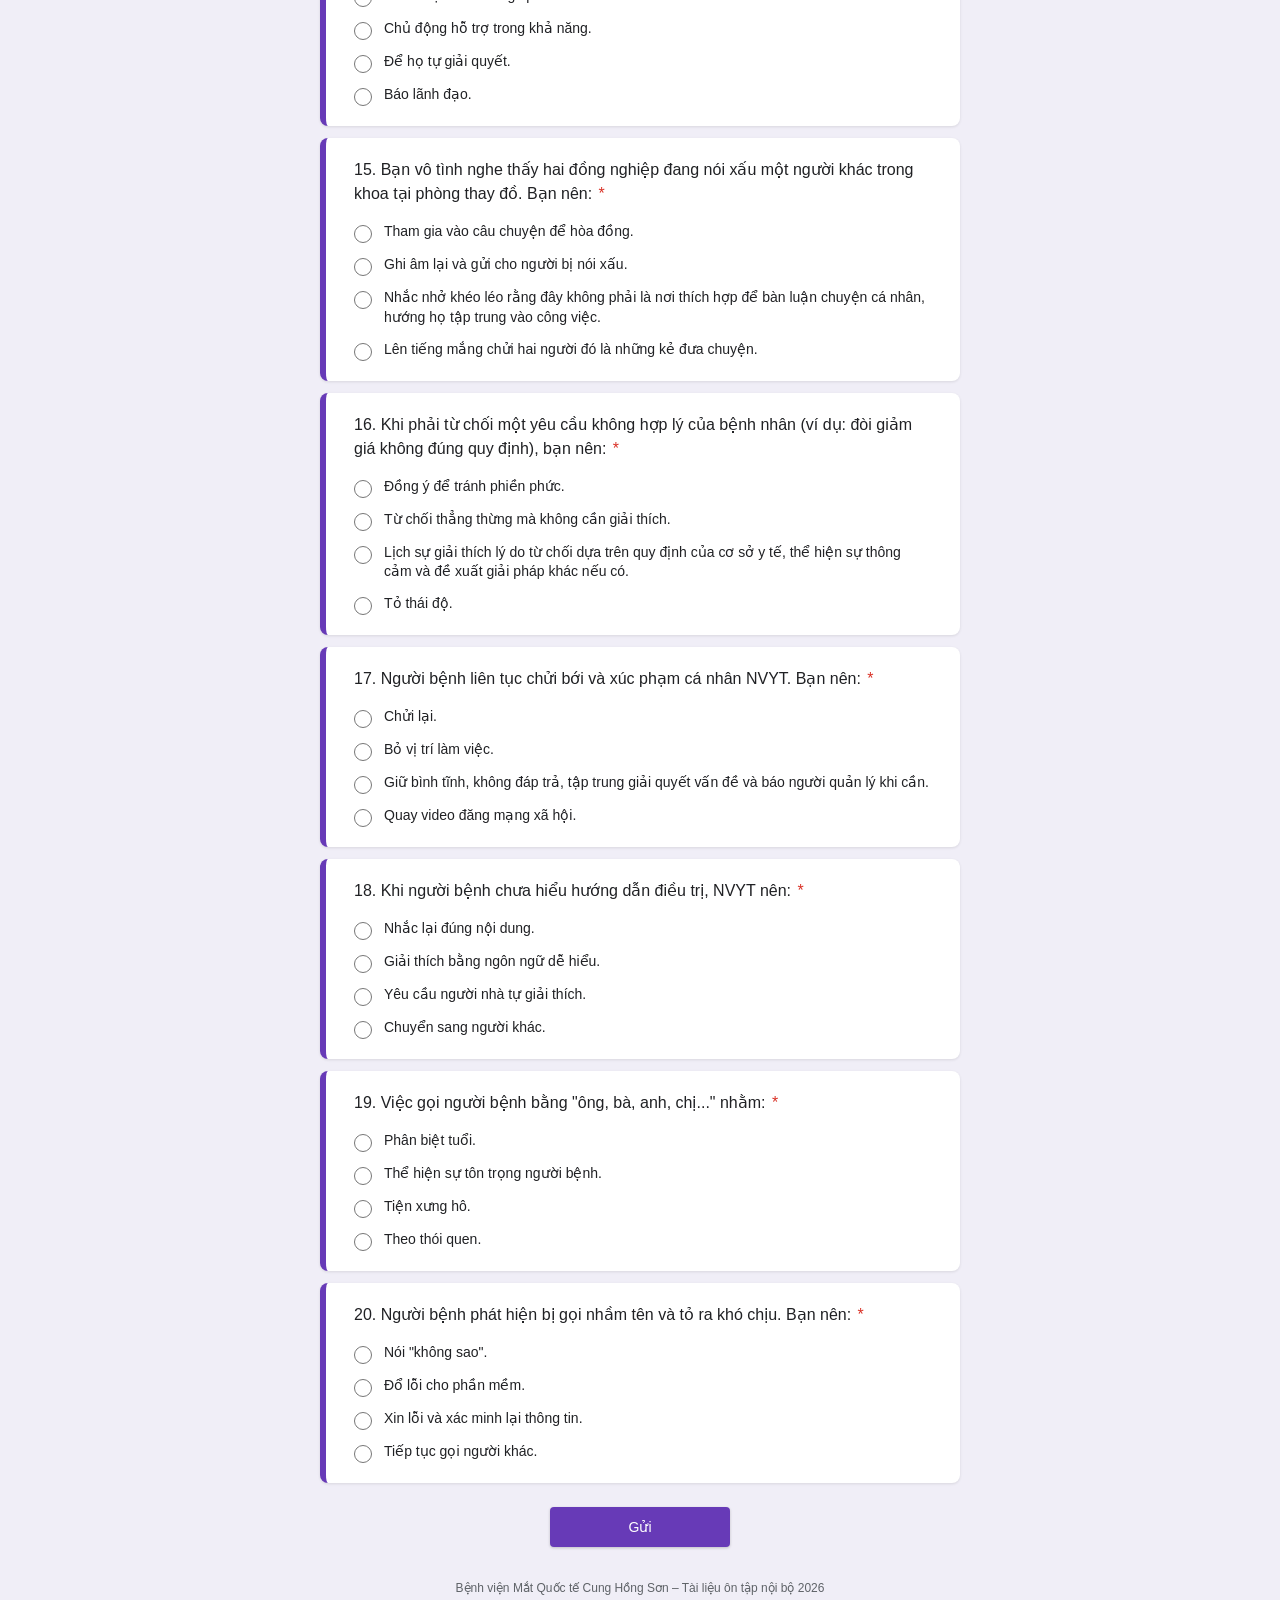
==== commit 0c1820f7: "Update index.html" ====
--- a/index.html
+++ b/index.html
@@ -268,4 +268,25 @@
 
       fetch(SCRIPT_URL, {
         method: "POST",
-        body: JSON.stringify(data
+        body: JSON.stringify(data),
+        headers: { "Content-Type": "text/plain;charset=utf-8" }
+      })
+      .then(res => res.json())
+      .then(res => {
+        const params = new URLSearchParams({
+          hoten: hoten,
+          diem: diemSo,
+          dung: soCauDung
+        });
+        window.location.href = "result.html?" + params.toString();
+      })
+      .catch(err => {
+        console.error(err);
+        alert("Gửi dữ liệu thất bại. Vui lòng thử lại!");
+        btn.disabled = false;
+        btn.innerText = "Gửi";
+      });
+    }
+  </script>
+</body>
+</html>
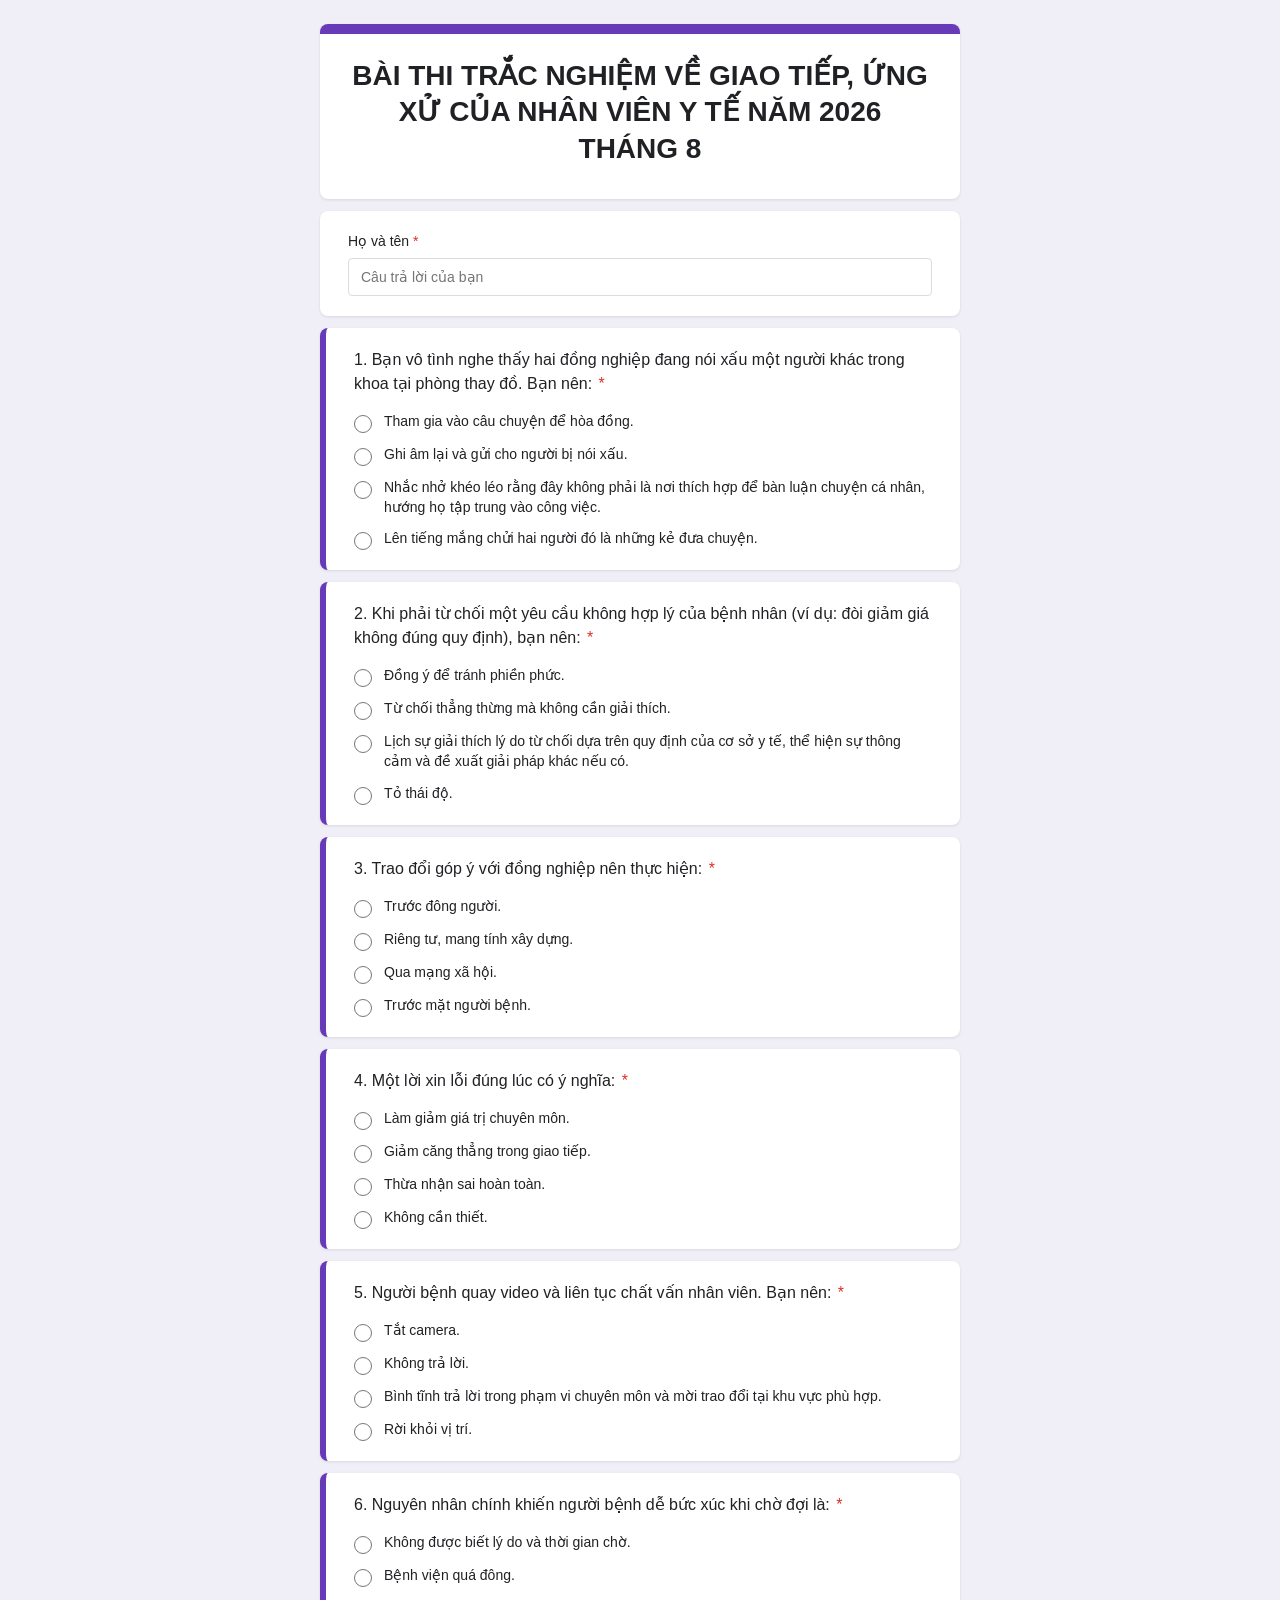
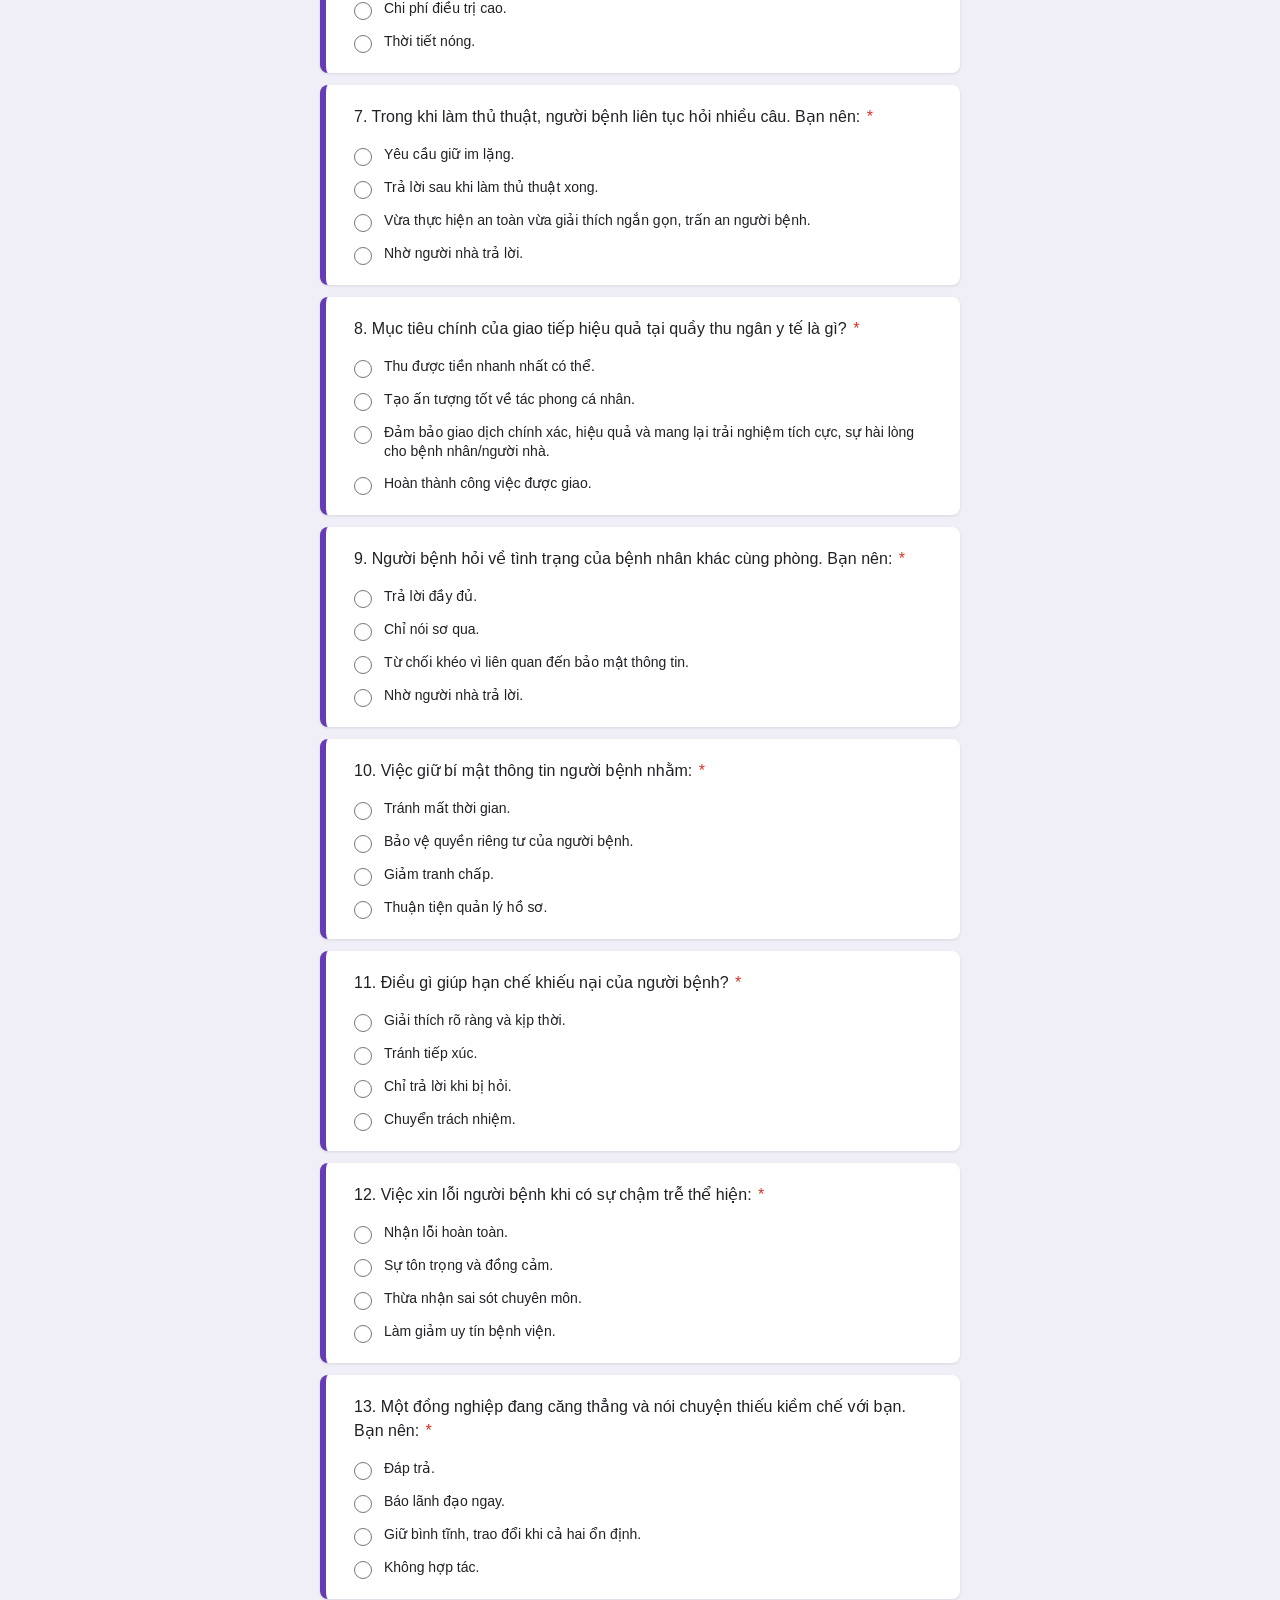
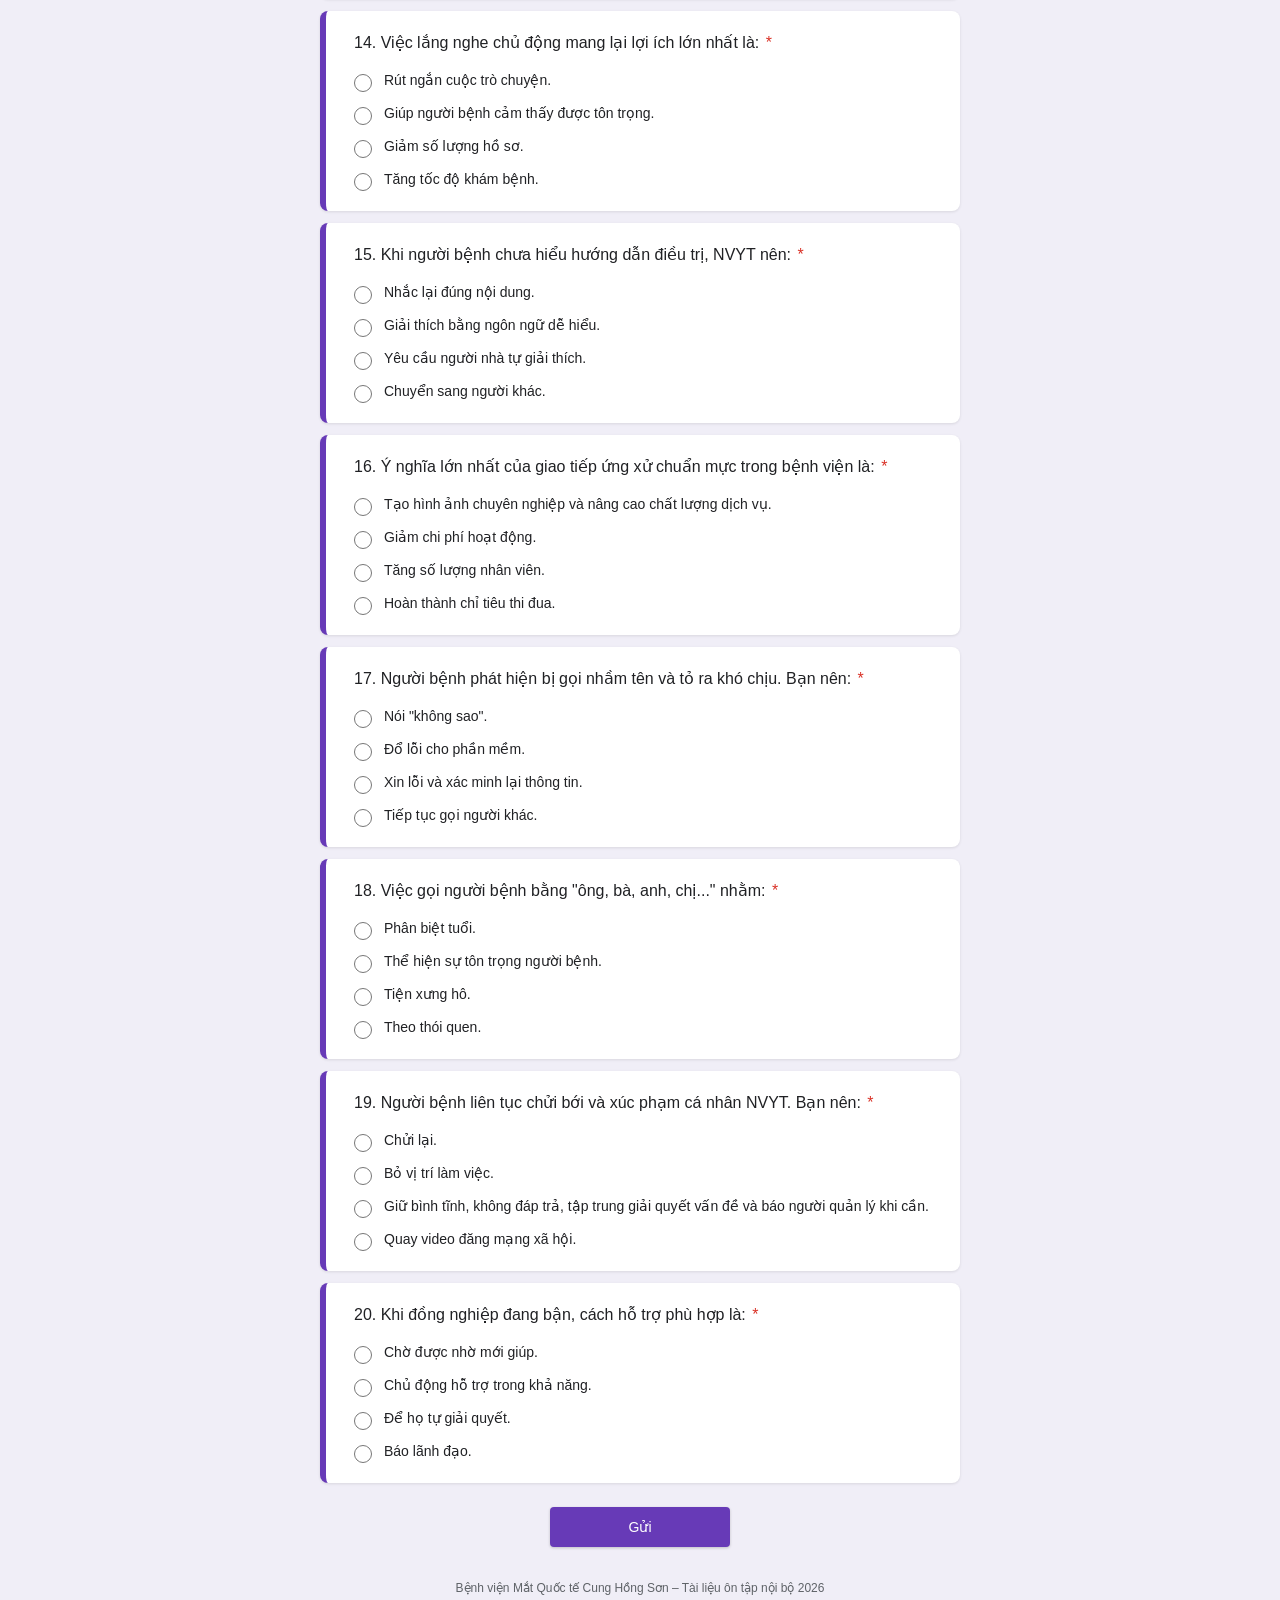
==== commit 606cf733: "Update index.html" ====
--- a/index.html
+++ b/index.html
@@ -37,10 +37,6 @@
       line-height: 1.3;
       text-align: center;
     }
-    .header-card .desc {
-      font-size: 14px;
-      color: #5f6368;
-    }
     .info-card {
       background: white;
       border-radius: 8px;
@@ -156,21 +152,16 @@
       }
       .header-card h1 {
         font-size: 22px;
-        font-weight: 700;
-        text-align: center;
       }
     }
   </style>
 </head>
 <body>
   <div class="container">
-    <!-- Header -->
     <div class="header-card">
       <h1>BÀI THI TRẮC NGHIỆM VỀ GIAO TIẾP, ỨNG XỬ CỦA NHÂN VIÊN Y TẾ NĂM 2026 THÁNG 8</h1>
-      <div class="desc"></div>
     </div>
 
-    <!-- Thông tin thí sinh -->
     <div class="info-card">
       <div class="info-row">
         <label for="hoten">Họ và tên <span style="color:#d93025">*</span></label>
@@ -178,7 +169,6 @@
       </div>
     </div>
 
-    <!-- Câu hỏi -->
     <div id="question-container"></div>
 
     <button type="button" class="btn-submit" id="btnSubmit" onclick="nopBai()">Gửi</button>
@@ -190,6 +180,7 @@
 
   <script src="questions.js"></script>
   <script>
+    // ===== THAY URL MỚI SAU KHI DEPLOY =====
     const SCRIPT_URL = "https://script.google.com/macros/s/AKfycbxHQlRT2CCgQQf3J_LuacmAVRWsZZd8vSMHvzHoKw0f1r9EWmexaqUY4H5ginuc63TL/exec";
 
     function shuffle(array) {
@@ -232,7 +223,6 @@
 
     function nopBai() {
       const hoten = document.getElementById('hoten').value.trim();
-
       if (!hoten) {
         alert('Vui lòng nhập Họ và tên trước khi nộp bài!');
         document.getElementById('hoten').focus();
@@ -269,9 +259,14 @@
       fetch(SCRIPT_URL, {
         method: "POST",
         body: JSON.stringify(data),
-        headers: { "Content-Type": "text/plain;charset=utf-8" }
+        headers: {
+          "Content-Type": "text/plain;charset=utf-8"
+        }
       })
-      .then(res => res.json())
+      .then(res => {
+        if (!res.ok) throw new Error("HTTP " + res.status);
+        return res.json();
+      })
       .then(res => {
         const params = new URLSearchParams({
           hoten: hoten,
@@ -282,7 +277,7 @@
       })
       .catch(err => {
         console.error(err);
-        alert("Gửi dữ liệu thất bại. Vui lòng thử lại!");
+        alert("Gửi dữ liệu thất bại. Vui lòng thử lại!\n\nChi tiết: " + err.message);
         btn.disabled = false;
         btn.innerText = "Gửi";
       });
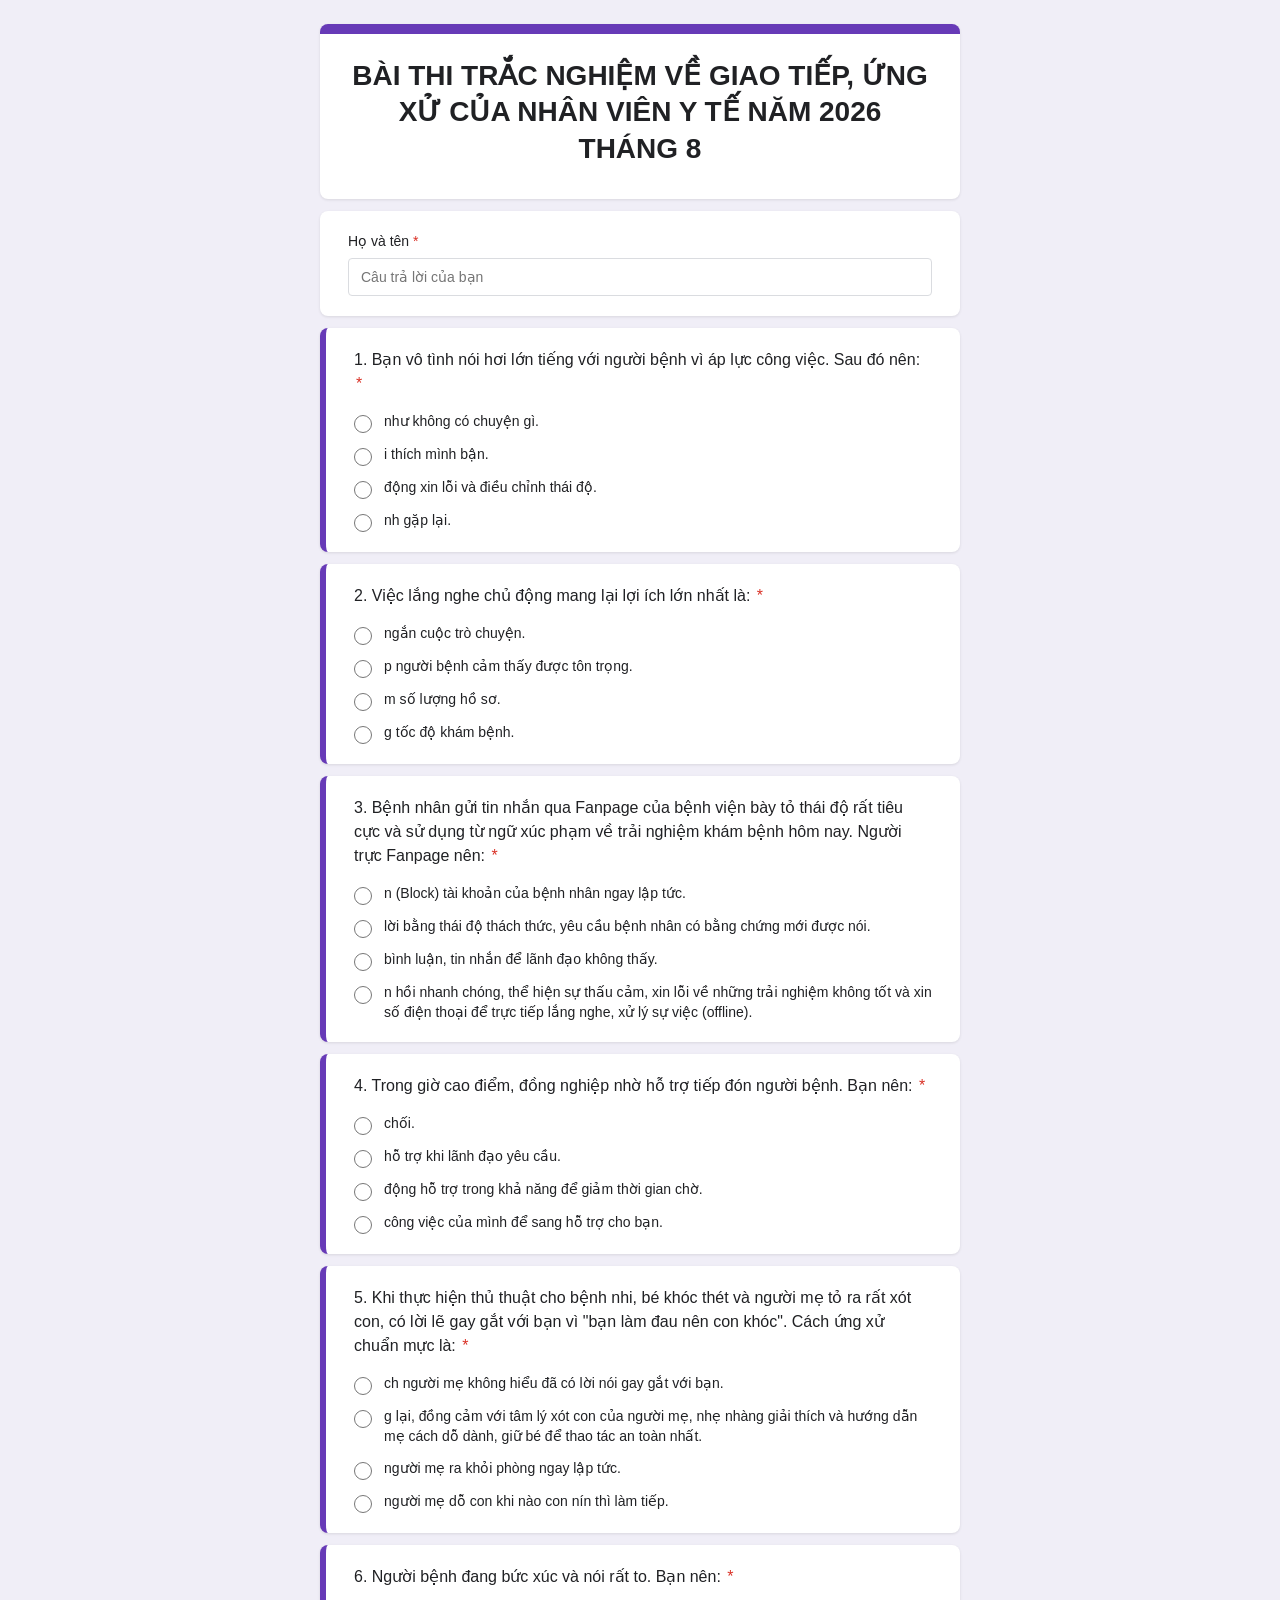
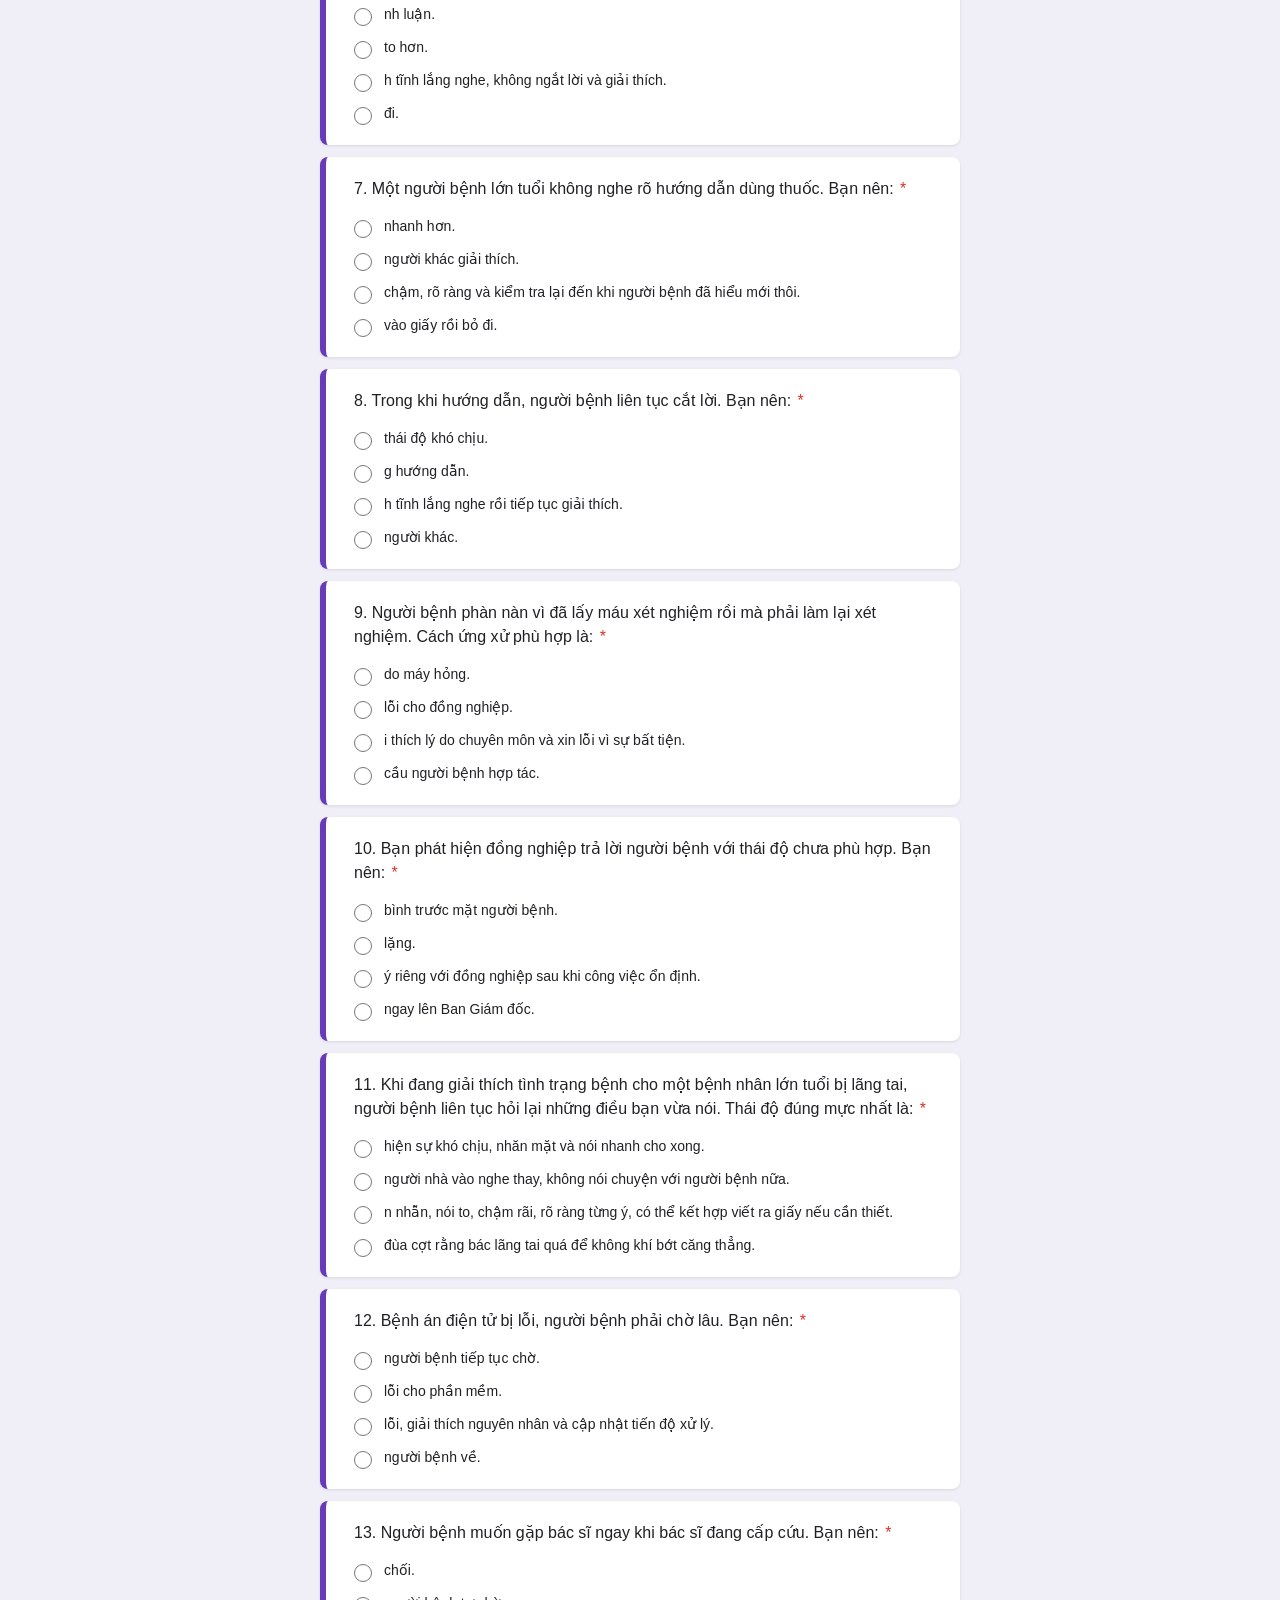
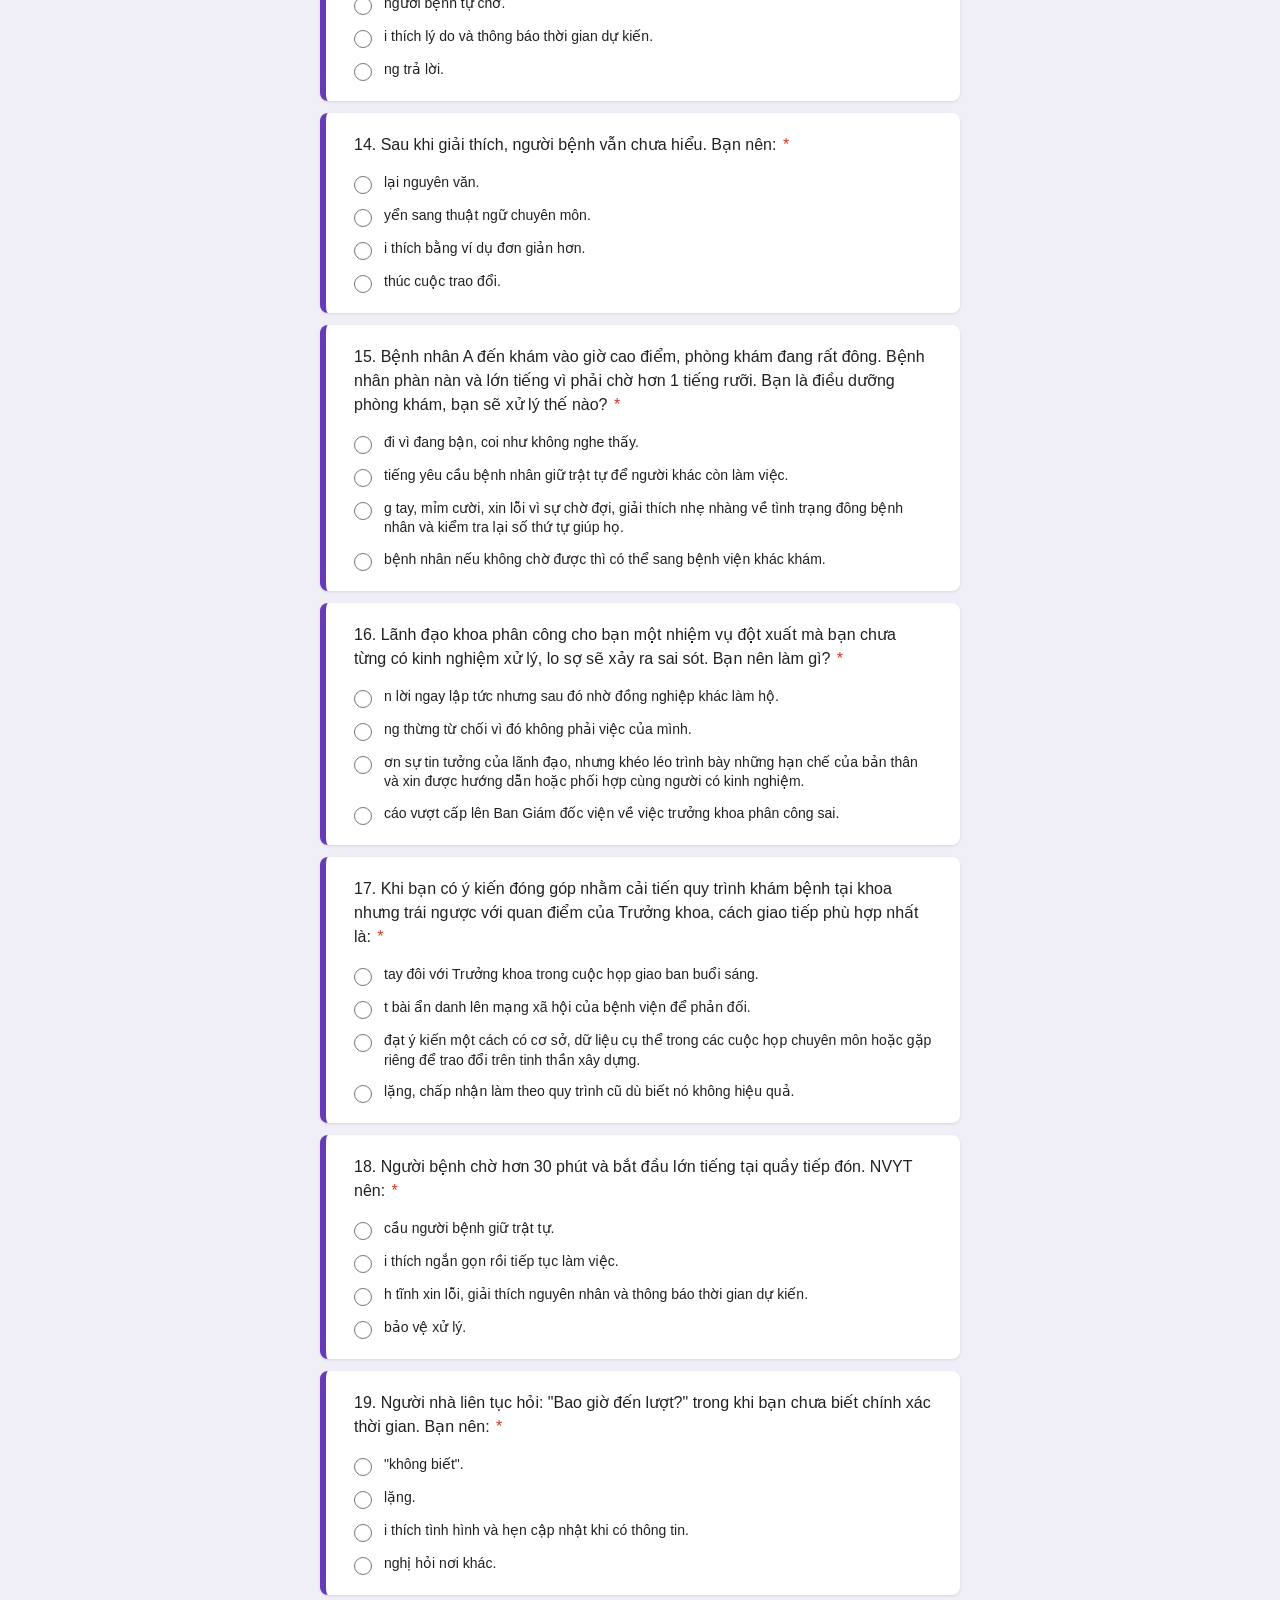
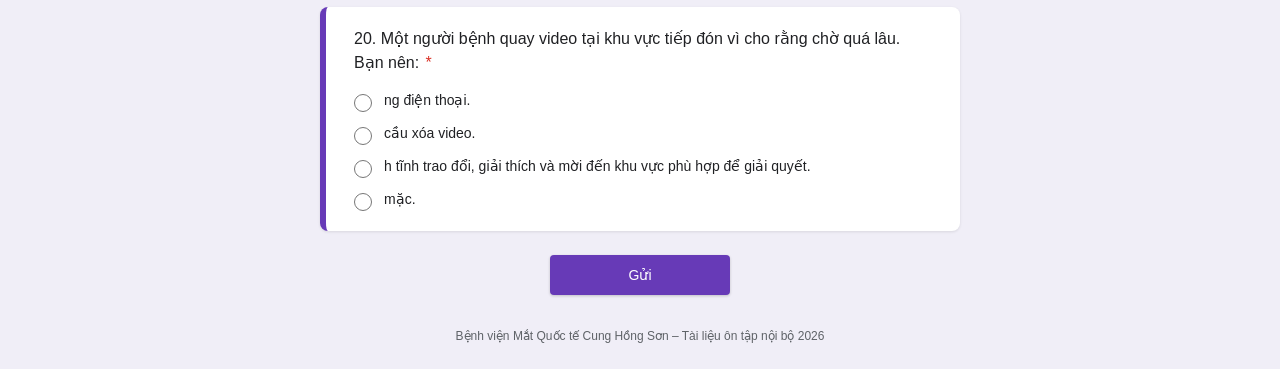
==== commit 679f1686: "Update index.html" ====
--- a/index.html
+++ b/index.html
@@ -181,7 +181,7 @@
   <script src="questions.js"></script>
   <script>
     // ===== THAY URL MỚI SAU KHI DEPLOY =====
-    const SCRIPT_URL = "https://script.google.com/macros/s/AKfycbxHQlRT2CCgQQf3J_LuacmAVRWsZZd8vSMHvzHoKw0f1r9EWmexaqUY4H5ginuc63TL/exec";
+    const SCRIPT_URL = "https://script.google.com/macros/s/AKfycbzc4fQ-0QCS1ZvjVNoHFolDyrcYlkGqebn4DWadtXqKIwaAZS2lEiD2r7aiyGOVUfQp/exec";
 
     function shuffle(array) {
       for (let i = array.length - 1; i > 0; i--) {
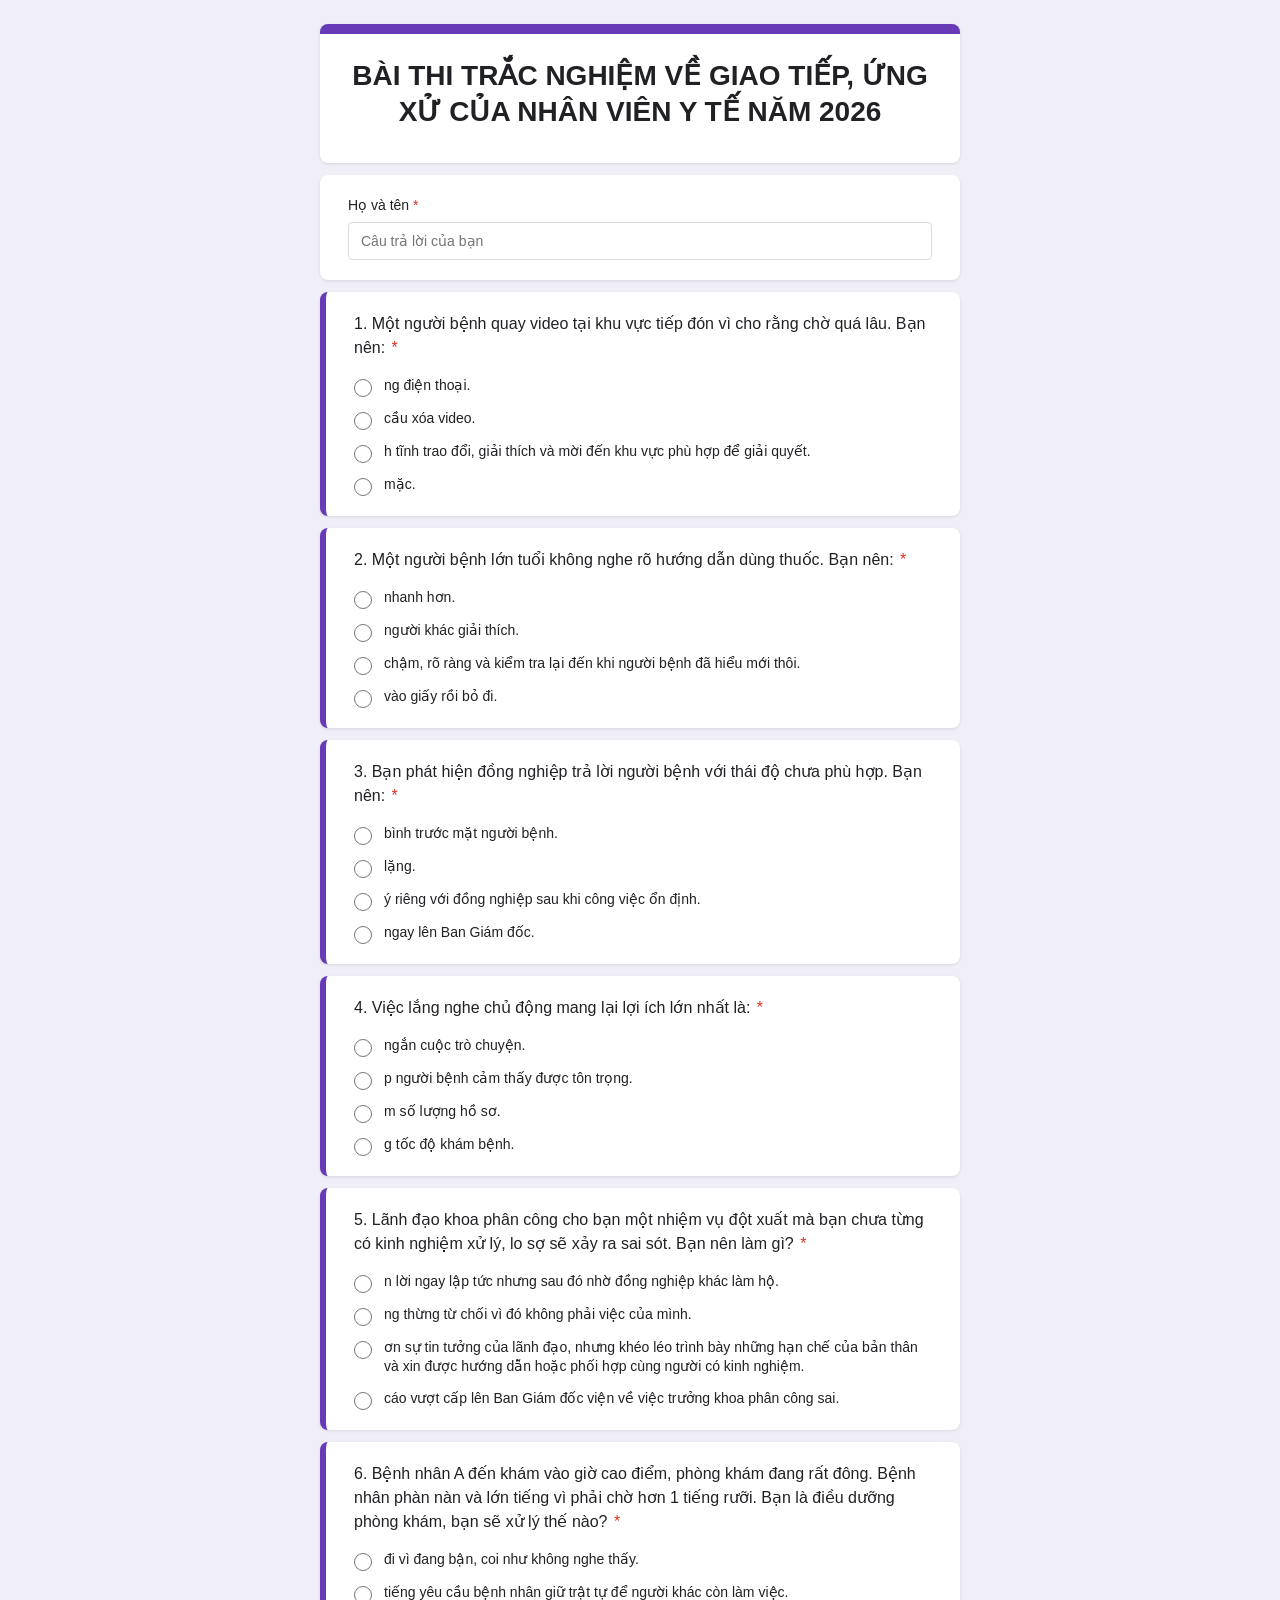
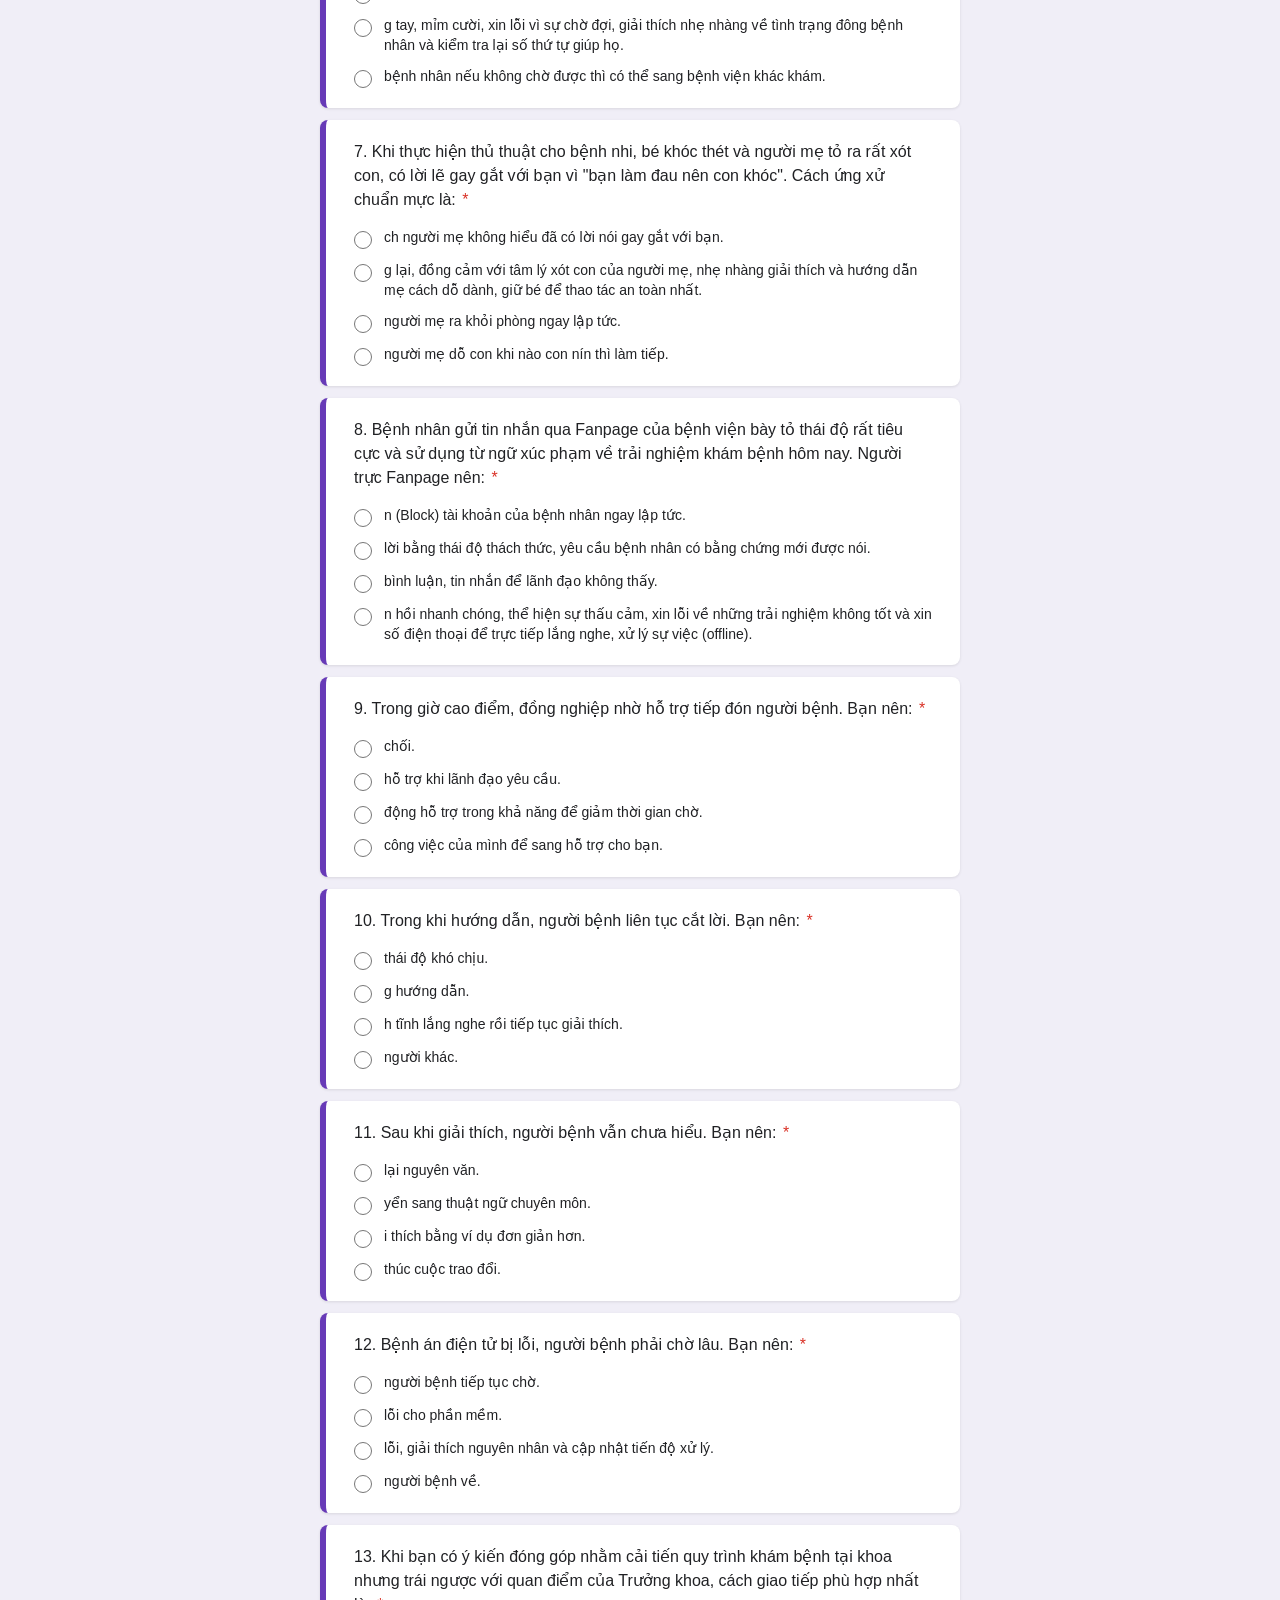
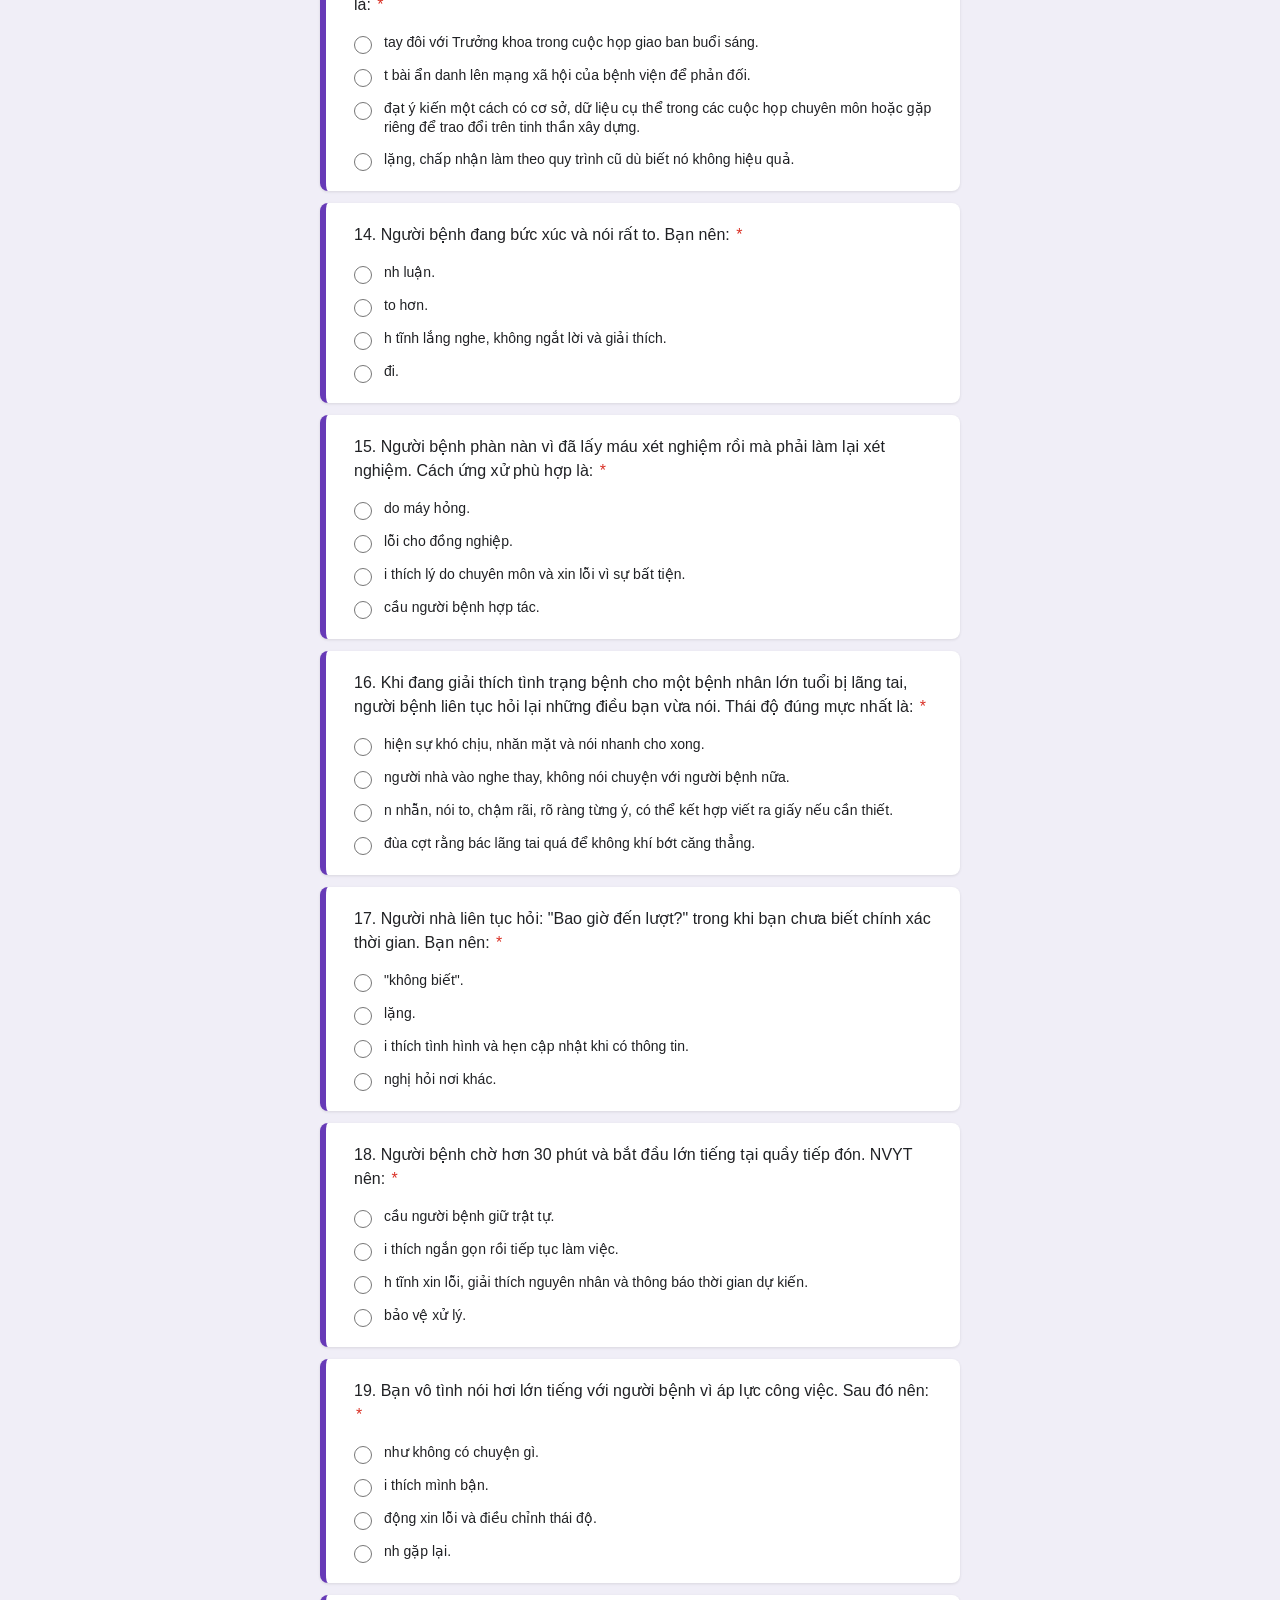
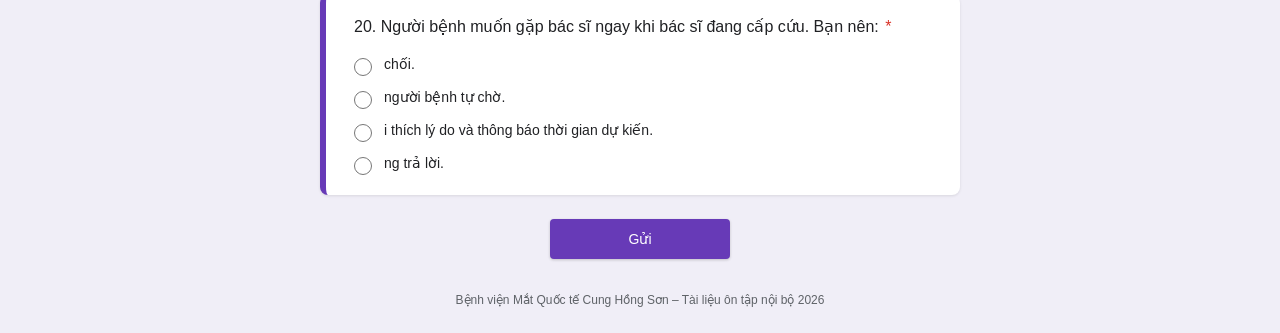
==== commit 6ef7f109: "Update index.html" ====
--- a/index.html
+++ b/index.html
@@ -159,7 +159,7 @@
 <body>
   <div class="container">
     <div class="header-card">
-      <h1>BÀI THI TRẮC NGHIỆM VỀ GIAO TIẾP, ỨNG XỬ CỦA NHÂN VIÊN Y TẾ NĂM 2026 THÁNG 8</h1>
+      <h1>BÀI THI TRẮC NGHIỆM VỀ GIAO TIẾP, ỨNG XỬ CỦA NHÂN VIÊN Y TẾ NĂM 2026</h1>
     </div>
 
     <div class="info-card">
